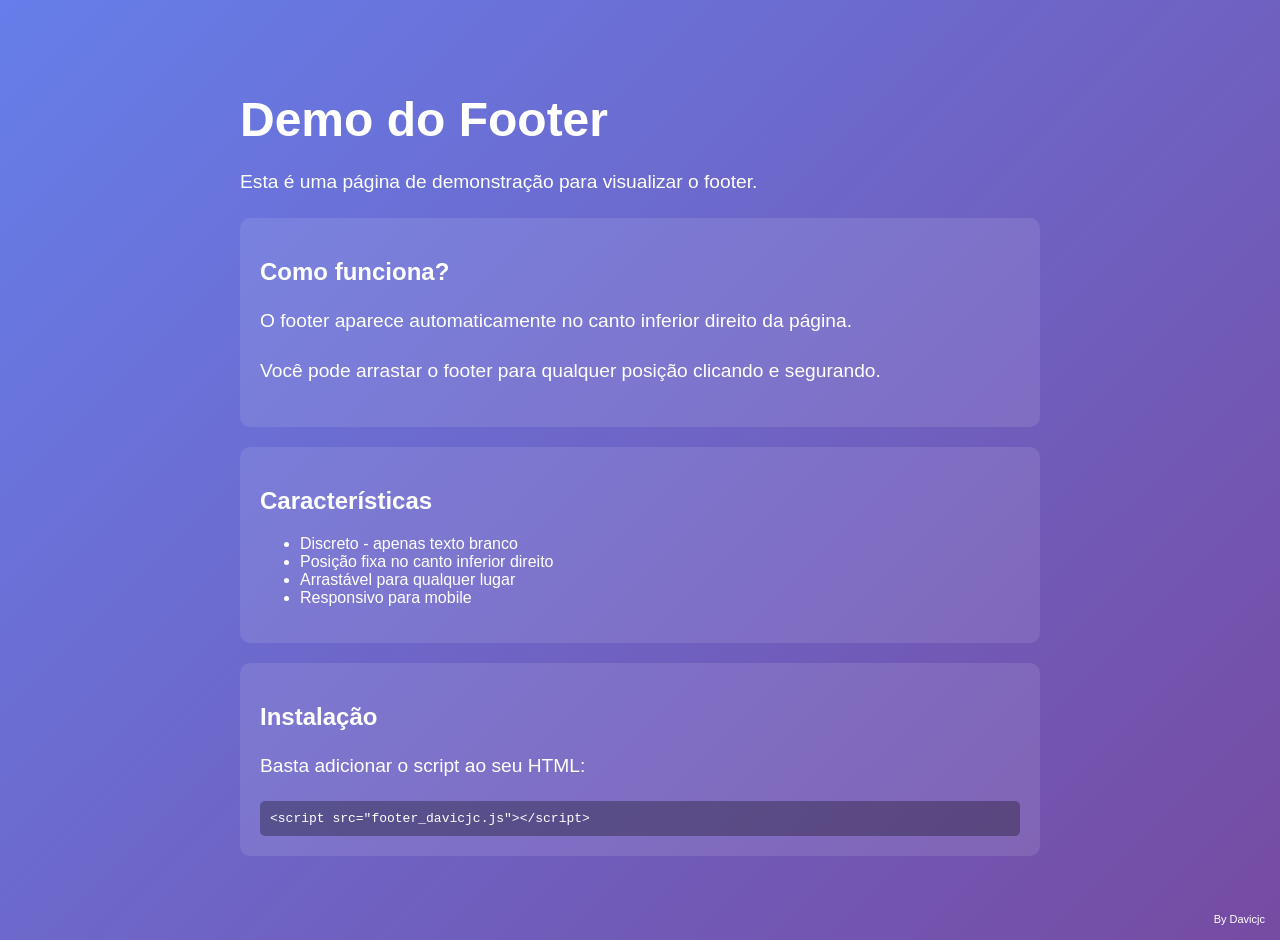
==== index.html @ 0d4745e0 "Rename footer script file for consistency Renamed 'footer-davicjc.js' to 'footer_davicjc.js' and upd" ====
<!DOCTYPE html>
<html lang="pt-BR">
<head>
    <meta charset="UTF-8">
    <meta name="viewport" content="width=device-width, initial-scale=1.0">
    <title>Demo Footer Davicjc</title>
    <style>
        body {
            font-family: Arial, sans-serif;
            margin: 0;
            padding: 20px;
            min-height: 100vh;
            background: linear-gradient(135deg, #667eea 0%, #764ba2 100%);
            color: white;
        }
        .container {
            max-width: 800px;
            margin: 0 auto;
            padding: 40px;
        }
        h1 {
            font-size: 3em;
            margin-bottom: 20px;
        }
        p {
            font-size: 1.2em;
            line-height: 1.6;
            margin-bottom: 20px;
        }
        .box {
            background: rgba(255, 255, 255, 0.1);
            padding: 20px;
            border-radius: 10px;
            margin: 20px 0;
        }
    </style>
</head>
<body>
    <div class="container">
        <h1>Demo do Footer</h1>
        <p>Esta é uma página de demonstração para visualizar o footer.</p>
        
        <div class="box">
            <h2>Como funciona?</h2>
            <p>O footer aparece automaticamente no canto inferior direito da página.</p>
            <p>Você pode arrastar o footer para qualquer posição clicando e segurando.</p>
        </div>
        
        <div class="box">
            <h2>Características</h2>
            <ul>
                <li>Discreto - apenas texto branco</li>
                <li>Posição fixa no canto inferior direito</li>
                <li>Arrastável para qualquer lugar</li>
                <li>Responsivo para mobile</li>
            </ul>
        </div>
        
        <div class="box">
            <h2>Instalação</h2>
            <p>Basta adicionar o script ao seu HTML:</p>
            <code style="background: rgba(0,0,0,0.3); padding: 10px; display: block; border-radius: 5px;">
                &lt;script src="footer_davicjc.js"&gt;&lt;/script&gt;
            </code>
        </div>
    </div>

    <!-- Carregando o footer localmente -->
    <script src="footer_davicjc.js"></script>
</body>
</html>
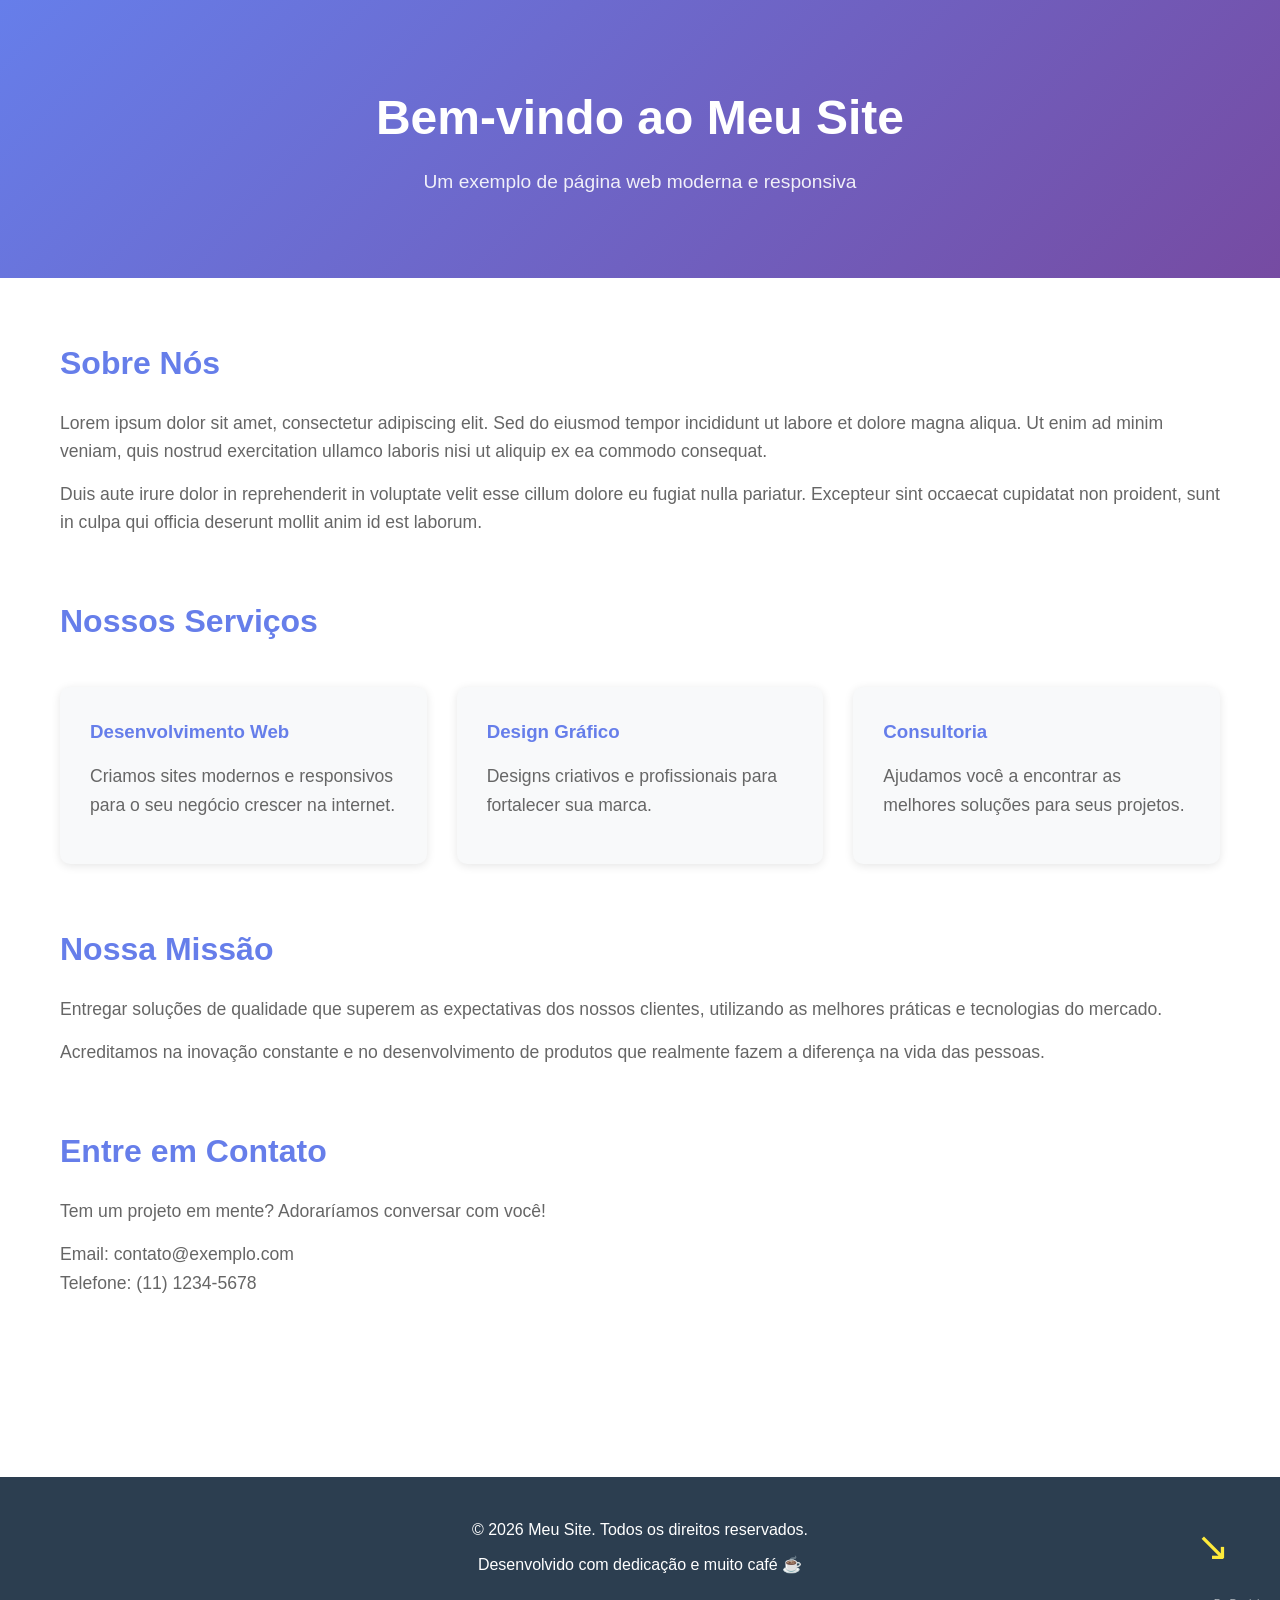
==== commit 52fd7167: "Atualiza instruções e layout para novo nome de script Atualiza o nome do arquivo de 'footer_davicjc." ====
--- a/index.html
+++ b/index.html
@@ -3,69 +3,170 @@
 <head>
     <meta charset="UTF-8">
     <meta name="viewport" content="width=device-width, initial-scale=1.0">
-    <title>Demo Footer Davicjc</title>
+    <title>Meu Site - Exemplo</title>
     <style>
+        * {
+            margin: 0;
+            padding: 0;
+            box-sizing: border-box;
+        }
+        
         body {
-            font-family: Arial, sans-serif;
-            margin: 0;
-            padding: 20px;
-            min-height: 100vh;
+            font-family: 'Segoe UI', Tahoma, Geneva, Verdana, sans-serif;
+            line-height: 1.6;
+            color: #333;
+        }
+        
+        header {
             background: linear-gradient(135deg, #667eea 0%, #764ba2 100%);
             color: white;
+            padding: 80px 20px;
+            text-align: center;
         }
+        
+        header h1 {
+            font-size: 3em;
+            margin-bottom: 10px;
+        }
+        
+        header p {
+            font-size: 1.2em;
+            opacity: 0.9;
+        }
+        
         .container {
-            max-width: 800px;
+            max-width: 1200px;
             margin: 0 auto;
-            padding: 40px;
+            padding: 60px 20px;
         }
-        h1 {
-            font-size: 3em;
+        
+        .section {
+            margin-bottom: 60px;
+        }
+        
+        .section h2 {
+            font-size: 2em;
             margin-bottom: 20px;
+            color: #667eea;
         }
-        p {
-            font-size: 1.2em;
-            line-height: 1.6;
-            margin-bottom: 20px;
+        
+        .section p {
+            font-size: 1.1em;
+            margin-bottom: 15px;
+            color: #666;
         }
-        .box {
-            background: rgba(255, 255, 255, 0.1);
-            padding: 20px;
+        
+        .cards {
+            display: grid;
+            grid-template-columns: repeat(auto-fit, minmax(300px, 1fr));
+            gap: 30px;
+            margin-top: 40px;
+        }
+        
+        .card {
+            background: #f8f9fa;
+            padding: 30px;
             border-radius: 10px;
-            margin: 20px 0;
+            box-shadow: 0 2px 10px rgba(0,0,0,0.1);
+            transition: transform 0.3s ease;
+        }
+        
+        .card:hover {
+            transform: translateY(-5px);
+        }
+        
+        .card h3 {
+            color: #667eea;
+            margin-bottom: 15px;
+        }
+        
+        footer {
+            background: #2c3e50;
+            color: white;
+            padding: 40px 20px;
+            text-align: center;
+            margin-top: 60px;
+            position: relative;
+        }
+        
+        footer p {
+            margin-bottom: 10px;
+        }
+        
+        /* Seta apontando para o footer (apenas para demonstração) */
+        .arrow-to-footer {
+            font-size: 40px;
+            color: #ffeb3b;
+            animation: bounce 2s infinite;
+            pointer-events: none;
+        }
+        
+        @keyframes bounce {
+            0%, 20%, 50%, 80%, 100% {
+                transform: translateY(0);
+            }
+            40% {
+                transform: translateY(-10px);
+            }
+            60% {
+                transform: translateY(-5px);
+            }
         }
     </style>
 </head>
 <body>
+    <header>
+        <h1>Bem-vindo ao Meu Site</h1>
+        <p>Um exemplo de página web moderna e responsiva</p>
+    </header>
+
     <div class="container">
-        <h1>Demo do Footer</h1>
-        <p>Esta é uma página de demonstração para visualizar o footer.</p>
-        
-        <div class="box">
-            <h2>Como funciona?</h2>
-            <p>O footer aparece automaticamente no canto inferior direito da página.</p>
-            <p>Você pode arrastar o footer para qualquer posição clicando e segurando.</p>
-        </div>
-        
-        <div class="box">
-            <h2>Características</h2>
-            <ul>
-                <li>Discreto - apenas texto branco</li>
-                <li>Posição fixa no canto inferior direito</li>
-                <li>Arrastável para qualquer lugar</li>
-                <li>Responsivo para mobile</li>
-            </ul>
-        </div>
-        
-        <div class="box">
-            <h2>Instalação</h2>
-            <p>Basta adicionar o script ao seu HTML:</p>
-            <code style="background: rgba(0,0,0,0.3); padding: 10px; display: block; border-radius: 5px;">
-                &lt;script src="footer_davicjc.js"&gt;&lt;/script&gt;
-            </code>
-        </div>
+        <section class="section">
+            <h2>Sobre Nós</h2>
+            <p>Lorem ipsum dolor sit amet, consectetur adipiscing elit. Sed do eiusmod tempor incididunt ut labore et dolore magna aliqua. Ut enim ad minim veniam, quis nostrud exercitation ullamco laboris nisi ut aliquip ex ea commodo consequat.</p>
+            <p>Duis aute irure dolor in reprehenderit in voluptate velit esse cillum dolore eu fugiat nulla pariatur. Excepteur sint occaecat cupidatat non proident, sunt in culpa qui officia deserunt mollit anim id est laborum.</p>
+        </section>
+
+        <section class="section">
+            <h2>Nossos Serviços</h2>
+            <div class="cards">
+                <div class="card">
+                    <h3>Desenvolvimento Web</h3>
+                    <p>Criamos sites modernos e responsivos para o seu negócio crescer na internet.</p>
+                </div>
+                <div class="card">
+                    <h3>Design Gráfico</h3>
+                    <p>Designs criativos e profissionais para fortalecer sua marca.</p>
+                </div>
+                <div class="card">
+                    <h3>Consultoria</h3>
+                    <p>Ajudamos você a encontrar as melhores soluções para seus projetos.</p>
+                </div>
+            </div>
+        </section>
+
+        <section class="section">
+            <h2>Nossa Missão</h2>
+            <p>Entregar soluções de qualidade que superem as expectativas dos nossos clientes, utilizando as melhores práticas e tecnologias do mercado.</p>
+            <p>Acreditamos na inovação constante e no desenvolvimento de produtos que realmente fazem a diferença na vida das pessoas.</p>
+        </section>
+
+        <section class="section">
+            <h2>Entre em Contato</h2>
+            <p>Tem um projeto em mente? Adoraríamos conversar com você!</p>
+            <p>Email: contato@exemplo.com<br>
+            Telefone: (11) 1234-5678</p>
+        </section>
     </div>
 
-    <!-- Carregando o footer localmente -->
-    <script src="footer_davicjc.js"></script>
+    <footer>
+        <p>&copy; 2026 Meu Site. Todos os direitos reservados.</p>
+        <p>Desenvolvido com dedicação e muito café ☕</p>
+        <!-- Seta apontando para o footer arrastável -->
+        <div class="arrow-to-footer" style="position: absolute; bottom: 50px; right: 50px;">↘</div>
+    </footer>
+
+    <!-- Carregando o footer -->
+    <script src="footercjc.js"></script>
 </body>
 </html>
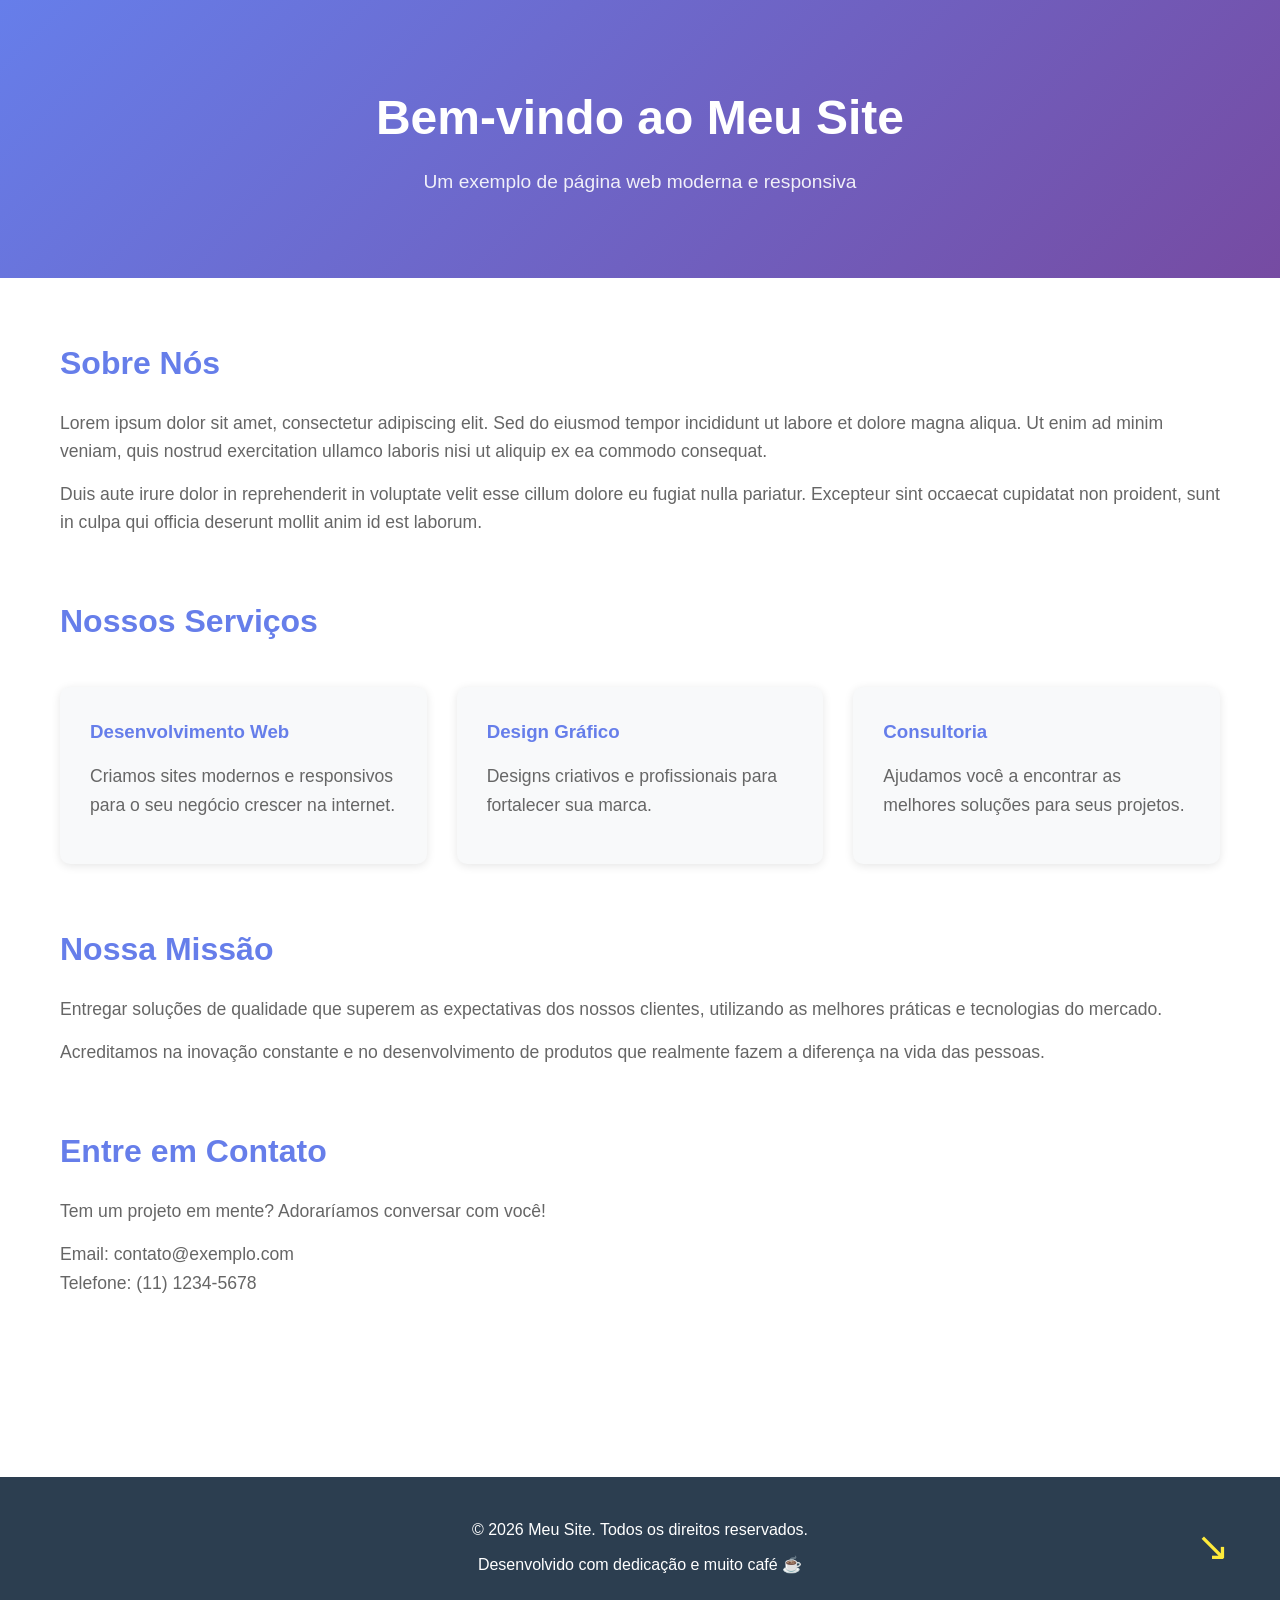
==== commit 15390e12: "Rename footer script to footer_cjc.js Renamed footercjc.js to footer_cjc.js across README.md and ind" ====
--- a/index.html
+++ b/index.html
@@ -167,6 +167,6 @@
     </footer>
 
     <!-- Carregando o footer -->
-    <script src="footercjc.js"></script>
+    <script src="footer_cjc.js"></script>
 </body>
 </html>
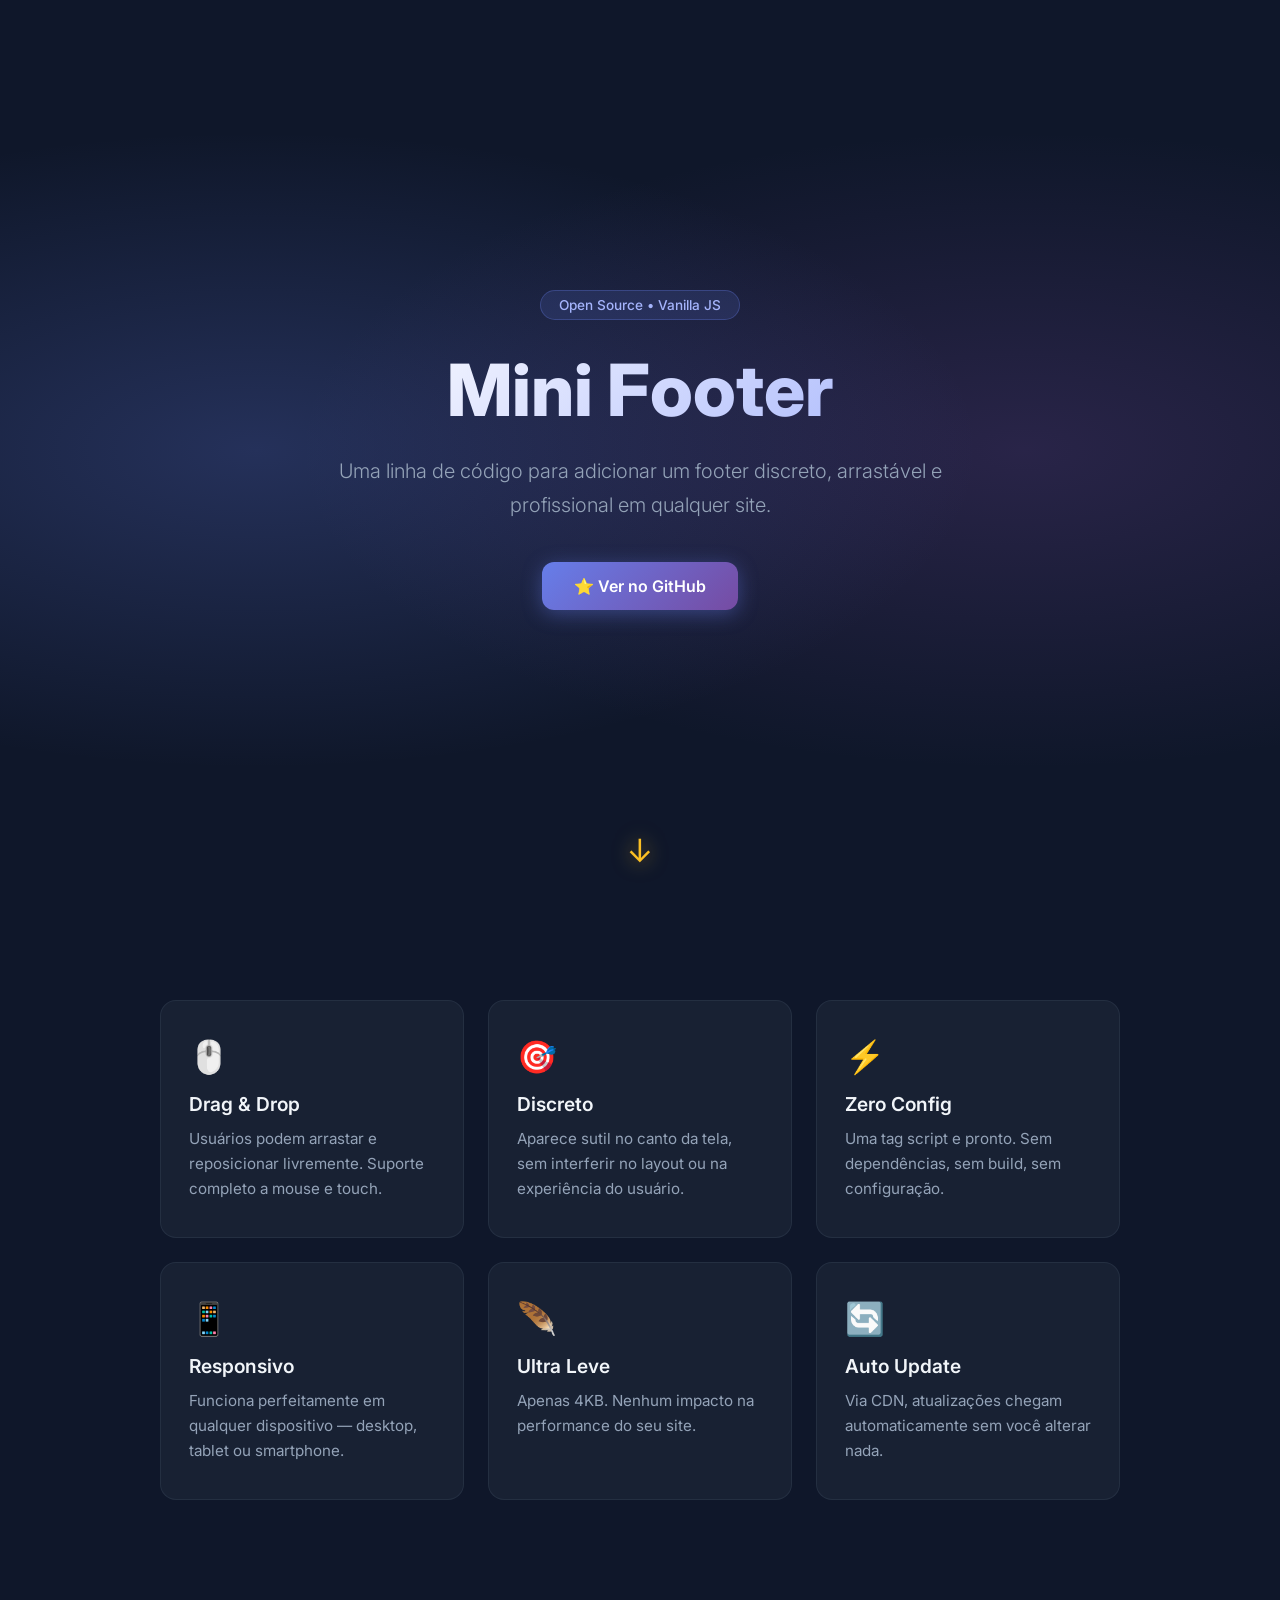
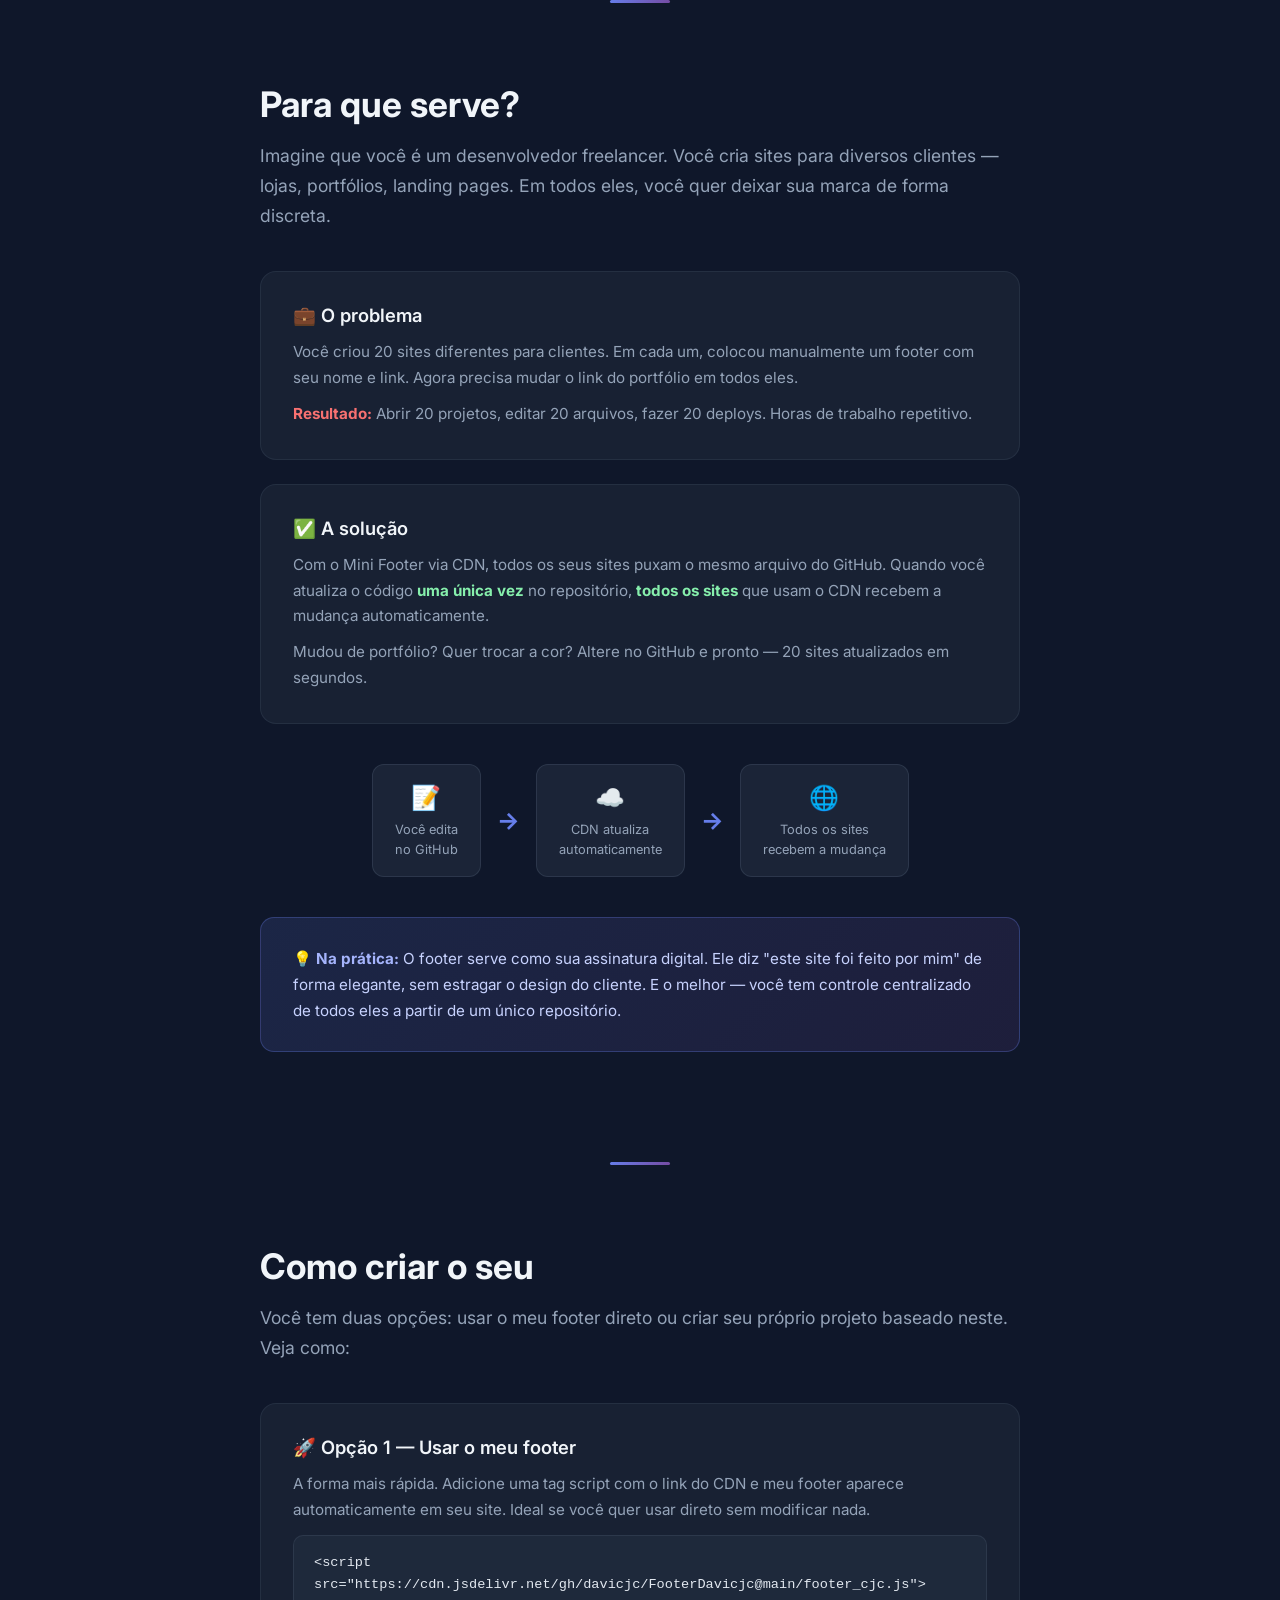
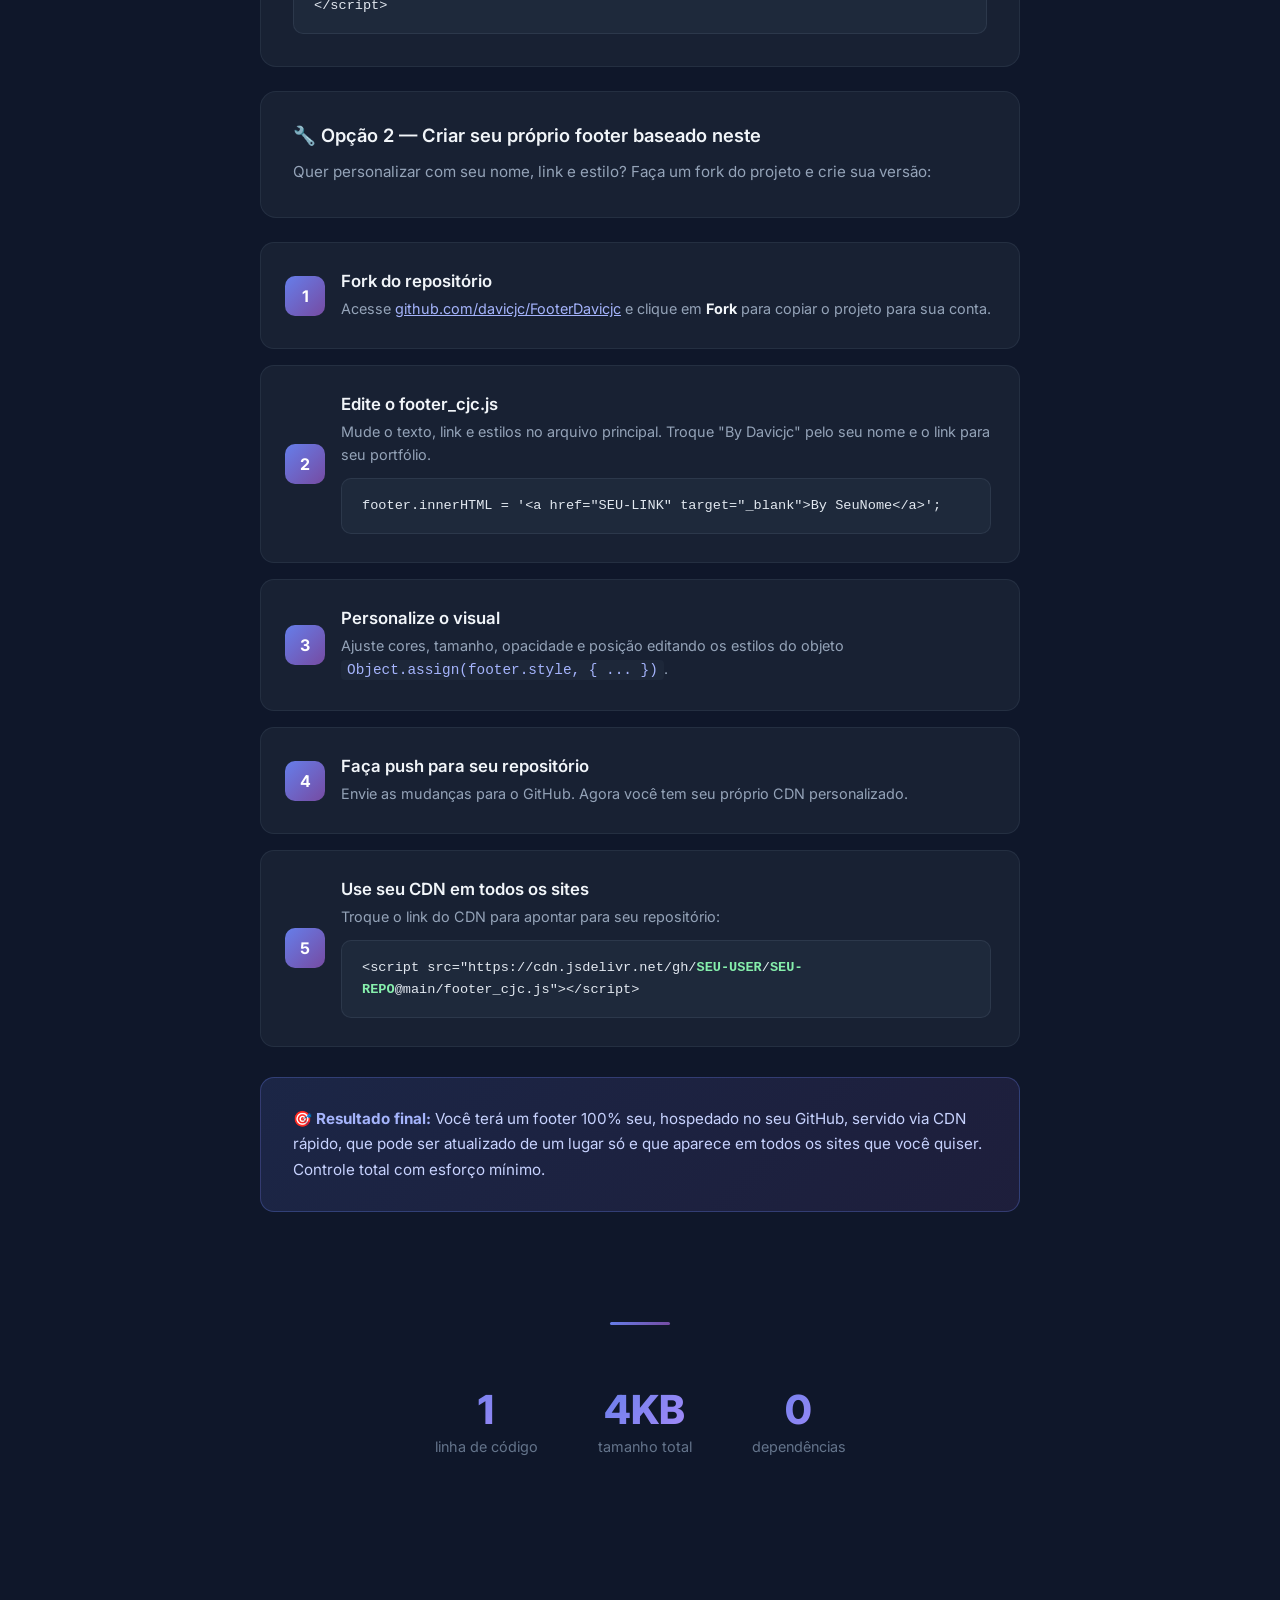
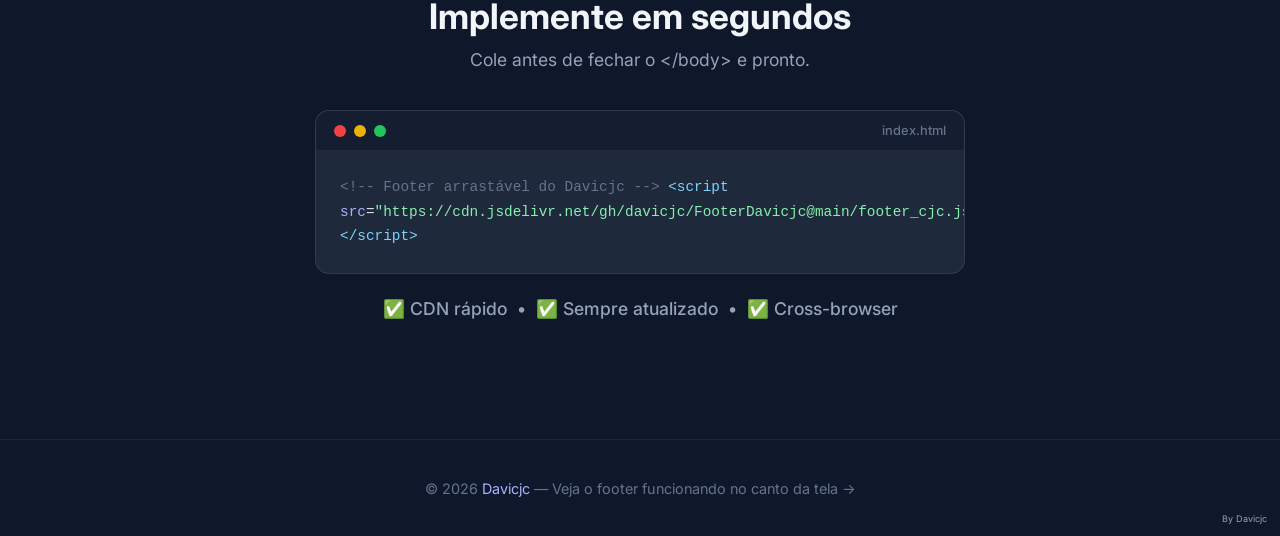
==== commit 29c3bc20: "Add CNAME and revamp README & index demo Add CNAME for footer.davicjc.com and overhaul project docs " ====
--- a/index.html
+++ b/index.html
@@ -3,170 +3,716 @@
 <head>
     <meta charset="UTF-8">
     <meta name="viewport" content="width=device-width, initial-scale=1.0">
-    <title>Meu Site - Exemplo</title>
+    <title>Mini Footer para Sites | Drag & Drop Footer JS - Davicjc</title>
+
+    <!-- SEO Meta Tags -->
+    <meta name="description" content="Mini Footer discreto e profissional para qualquer site. Uma linha de código JavaScript, sem dependências. Drag & drop, responsivo e com auto-update via CDN.">
+    <meta name="keywords" content="mini footer, footer javascript, footer drag and drop, footer para sites, footer html css js, footer cdn, davicjc, footer responsivo, footer profissional, footer discreto">
+    <meta name="author" content="Davicjc">
+    <meta name="robots" content="index, follow">
+    <link rel="canonical" href="https://footer.davicjc.com/">
+
+    <!-- Open Graph / Facebook -->
+    <meta property="og:type" content="website">
+    <meta property="og:url" content="https://footer.davicjc.com/">
+    <meta property="og:title" content="Mini Footer para Sites | Davicjc">
+    <meta property="og:description" content="Adicione um mini footer discreto e arrastável em qualquer site com apenas uma linha de código. Open source, sem dependências, auto-update via CDN.">
+    <meta property="og:image" content="https://footer.davicjc.com/og-image.png">
+    <meta property="og:locale" content="pt_BR">
+    <meta property="og:site_name" content="Mini Footer - Davicjc">
+
+    <!-- Twitter Card -->
+    <meta name="twitter:card" content="summary_large_image">
+    <meta name="twitter:url" content="https://footer.davicjc.com/">
+    <meta name="twitter:title" content="Mini Footer para Sites | Davicjc">
+    <meta name="twitter:description" content="Mini Footer discreto e arrastável com uma linha de código. Open source, zero dependências, auto-update via CDN.">
+    <meta name="twitter:image" content="https://footer.davicjc.com/og-image.png">
+
+    <!-- Tema / Favicon -->
+    <meta name="theme-color" content="#667eea">
+    <link rel="icon" href="data:image/svg+xml,<svg xmlns='http://www.w3.org/2000/svg' viewBox='0 0 100 100'><text y='.9em' font-size='90'>🦶</text></svg>">
+
+    <!-- JSON-LD Structured Data -->
+    <script type="application/ld+json">
+    {
+        "@context": "https://schema.org",
+        "@type": "SoftwareSourceCode",
+        "name": "Mini Footer",
+        "description": "Footer discreto e arrastável para sites, implementável com uma linha de código JavaScript via CDN.",
+        "author": {
+            "@type": "Person",
+            "name": "Davicjc",
+            "url": "https://davicjc.github.io/PortfolioPessoal"
+        },
+        "url": "https://footer.davicjc.com/",
+        "codeRepository": "https://github.com/davicjc/FooterDavicjc",
+        "programmingLanguage": "JavaScript",
+        "license": "https://opensource.org/licenses/MIT",
+        "operatingSystem": "Any",
+        "runtimePlatform": "Browser"
+    }
+    </script>
+
+    <link rel="preconnect" href="https://fonts.googleapis.com">
+    <link rel="preconnect" href="https://fonts.gstatic.com" crossorigin>
+    <link href="https://fonts.googleapis.com/css2?family=Inter:wght@300;400;500;600;700;800&display=swap" rel="stylesheet">
     <style>
-        * {
-            margin: 0;
-            padding: 0;
-            box-sizing: border-box;
-        }
-        
+        * { margin: 0; padding: 0; box-sizing: border-box; }
+
         body {
-            font-family: 'Segoe UI', Tahoma, Geneva, Verdana, sans-serif;
-            line-height: 1.6;
-            color: #333;
-        }
-        
-        header {
-            background: linear-gradient(135deg, #667eea 0%, #764ba2 100%);
-            color: white;
+            font-family: 'Inter', sans-serif;
+            color: #e2e8f0;
+            background: #0f172a;
+            overflow-x: hidden;
+        }
+
+        /* ── Hero ── */
+        .hero {
+            min-height: 100vh;
+            display: flex;
+            align-items: center;
+            justify-content: center;
+            text-align: center;
+            padding: 40px 20px;
+            position: relative;
+            background:
+                radial-gradient(ellipse at 20% 50%, rgba(102,126,234,.25) 0%, transparent 50%),
+                radial-gradient(ellipse at 80% 50%, rgba(118,75,162,.25) 0%, transparent 50%),
+                #0f172a;
+        }
+
+        .hero-content { max-width: 650px; z-index: 2; position: relative; }
+
+        .badge {
+            display: inline-block;
+            background: rgba(102,126,234,.15);
+            border: 1px solid rgba(102,126,234,.3);
+            color: #a5b4fc;
+            padding: 6px 18px;
+            border-radius: 99px;
+            font-size: .85rem;
+            font-weight: 500;
+            margin-bottom: 30px;
+            animation: fadeIn .8s ease .1s both;
+        }
+
+        .hero h1 {
+            font-size: clamp(2.8rem, 6vw, 4.5rem);
+            font-weight: 800;
+            line-height: 1.1;
+            margin-bottom: 24px;
+            background: linear-gradient(135deg, #fff 0%, #a5b4fc 100%);
+            -webkit-background-clip: text;
+            -webkit-text-fill-color: transparent;
+            background-clip: text;
+            animation: fadeIn .8s ease .2s both;
+        }
+
+        .hero p {
+            font-size: 1.25rem;
+            color: #94a3b8;
+            font-weight: 300;
+            line-height: 1.7;
+            margin-bottom: 40px;
+            animation: fadeIn .8s ease .35s both;
+        }
+
+        .hero-cta {
+            display: inline-flex;
+            align-items: center;
+            gap: 10px;
+            background: linear-gradient(135deg, #667eea, #764ba2);
+            color: #fff;
+            padding: 14px 32px;
+            border-radius: 12px;
+            text-decoration: none;
+            font-weight: 600;
+            font-size: 1rem;
+            transition: transform .2s, box-shadow .2s;
+            box-shadow: 0 4px 20px rgba(102,126,234,.4);
+            animation: fadeIn .8s ease .5s both;
+        }
+
+        .hero-cta:hover {
+            transform: translateY(-2px);
+            box-shadow: 0 8px 30px rgba(102,126,234,.5);
+        }
+
+        @keyframes fadeIn {
+            from { opacity: 0; transform: translateY(20px); }
+            to { opacity: 1; transform: translateY(0); }
+        }
+
+        /* ── Features ── */
+        .features {
+            padding: 100px 20px;
+            max-width: 1000px;
+            margin: 0 auto;
+        }
+
+        .features-grid {
+            display: grid;
+            grid-template-columns: repeat(auto-fit, minmax(280px, 1fr));
+            gap: 24px;
+        }
+
+        .feat {
+            background: rgba(30,41,59,.6);
+            border: 1px solid rgba(148,163,184,.1);
+            border-radius: 16px;
+            padding: 36px 28px;
+            transition: all .3s ease;
+        }
+
+        .feat:hover {
+            border-color: rgba(102,126,234,.4);
+            transform: translateY(-4px);
+            box-shadow: 0 12px 40px rgba(102,126,234,.1);
+        }
+
+        .feat-icon {
+            font-size: 2rem;
+            margin-bottom: 16px;
+            display: block;
+        }
+
+        .feat h3 {
+            font-size: 1.2rem;
+            font-weight: 600;
+            color: #f1f5f9;
+            margin-bottom: 10px;
+        }
+
+        .feat p {
+            color: #94a3b8;
+            line-height: 1.65;
+            font-size: .95rem;
+        }
+
+        /* ── Code Section ── */
+        .code-section {
             padding: 80px 20px;
             text-align: center;
         }
-        
-        header h1 {
-            font-size: 3em;
-            margin-bottom: 10px;
-        }
-        
-        header p {
-            font-size: 1.2em;
-            opacity: 0.9;
-        }
-        
-        .container {
-            max-width: 1200px;
+
+        .code-section h2 {
+            font-size: 2.2rem;
+            font-weight: 700;
+            color: #f1f5f9;
+            margin-bottom: 12px;
+        }
+
+        .code-section > p {
+            color: #94a3b8;
+            font-size: 1.1rem;
+            margin-bottom: 40px;
+        }
+
+        .code-box {
+            background: #1e293b;
+            border: 1px solid rgba(148,163,184,.15);
+            border-radius: 14px;
+            max-width: 650px;
             margin: 0 auto;
+            text-align: left;
+            overflow: hidden;
+        }
+
+        .code-bar {
+            background: rgba(15,23,42,.6);
+            padding: 12px 18px;
+            display: flex;
+            align-items: center;
+            gap: 8px;
+            border-bottom: 1px solid rgba(148,163,184,.1);
+        }
+
+        .dot { width: 12px; height: 12px; border-radius: 50%; }
+        .dot-r { background: #ef4444; }
+        .dot-y { background: #eab308; }
+        .dot-g { background: #22c55e; }
+
+        .code-bar span {
+            margin-left: auto;
+            color: #64748b;
+            font-size: .8rem;
+            font-weight: 500;
+        }
+
+        .code-body {
+            padding: 24px;
+            font-family: 'JetBrains Mono', 'Fira Code', 'Courier New', monospace;
+            font-size: .9rem;
+            color: #e2e8f0;
+            line-height: 1.7;
+            overflow-x: auto;
+        }
+
+        .code-body .comment { color: #64748b; }
+        .code-body .tag { color: #7dd3fc; }
+        .code-body .attr { color: #a5b4fc; }
+        .code-body .str { color: #86efac; }
+
+        .code-copy {
+            display: inline-block;
+            margin-top: 24px;
+            color: #a5b4fc;
+            font-size: .9rem;
+            font-weight: 500;
+        }
+
+        /* ── Mini stats ── */
+        .stats {
+            display: flex;
+            justify-content: center;
+            gap: 60px;
             padding: 60px 20px;
-        }
-        
-        .section {
-            margin-bottom: 60px;
-        }
-        
-        .section h2 {
-            font-size: 2em;
-            margin-bottom: 20px;
-            color: #667eea;
-        }
-        
-        .section p {
-            font-size: 1.1em;
-            margin-bottom: 15px;
-            color: #666;
-        }
-        
-        .cards {
-            display: grid;
-            grid-template-columns: repeat(auto-fit, minmax(300px, 1fr));
-            gap: 30px;
-            margin-top: 40px;
-        }
-        
-        .card {
-            background: #f8f9fa;
-            padding: 30px;
+            flex-wrap: wrap;
+        }
+
+        .stat { text-align: center; }
+
+        .stat-num {
+            font-size: 2.5rem;
+            font-weight: 800;
+            background: linear-gradient(135deg, #667eea, #a78bfa);
+            -webkit-background-clip: text;
+            -webkit-text-fill-color: transparent;
+            background-clip: text;
+        }
+
+        .stat-label {
+            color: #64748b;
+            font-size: .9rem;
+            margin-top: 4px;
+        }
+
+        /* ── Text Sections ── */
+        .text-section {
+            padding: 80px 20px;
+            max-width: 800px;
+            margin: 0 auto;
+        }
+
+        .text-section h2 {
+            font-size: 2.2rem;
+            font-weight: 700;
+            color: #f1f5f9;
+            margin-bottom: 16px;
+        }
+
+        .text-section .subtitle {
+            color: #94a3b8;
+            font-size: 1.1rem;
+            margin-bottom: 40px;
+            line-height: 1.7;
+        }
+
+        .scenario {
+            background: rgba(30,41,59,.6);
+            border: 1px solid rgba(148,163,184,.1);
+            border-radius: 16px;
+            padding: 32px;
+            margin-bottom: 24px;
+        }
+
+        .scenario h3 {
+            font-size: 1.15rem;
+            font-weight: 600;
+            color: #f1f5f9;
+            margin-bottom: 12px;
+            display: flex;
+            align-items: center;
+            gap: 10px;
+        }
+
+        .scenario p {
+            color: #94a3b8;
+            line-height: 1.7;
+            font-size: .95rem;
+        }
+
+        .scenario p + p {
+            margin-top: 10px;
+        }
+
+        .highlight-box {
+            background: linear-gradient(135deg, rgba(102,126,234,.15), rgba(118,75,162,.15));
+            border: 1px solid rgba(102,126,234,.3);
+            border-radius: 14px;
+            padding: 28px 32px;
+            margin: 30px 0;
+        }
+
+        .highlight-box p {
+            color: #c7d2fe;
+            line-height: 1.7;
+            font-size: .95rem;
+        }
+
+        .highlight-box strong {
+            color: #a5b4fc;
+        }
+
+        .diagram {
+            display: flex;
+            align-items: center;
+            justify-content: center;
+            gap: 16px;
+            margin: 40px 0;
+            flex-wrap: wrap;
+        }
+
+        .diagram-box {
+            background: rgba(30,41,59,.8);
+            border: 1px solid rgba(148,163,184,.15);
+            border-radius: 12px;
+            padding: 18px 22px;
+            text-align: center;
+            min-width: 100px;
+        }
+
+        .diagram-box .icon { font-size: 1.5rem; margin-bottom: 6px; display: block; }
+        .diagram-box .label { color: #94a3b8; font-size: .8rem; }
+        .diagram-arrow { color: #667eea; font-size: 1.5rem; font-weight: 700; }
+
+        .steps {
+            counter-reset: step;
+            list-style: none;
+            padding: 0;
+        }
+
+        .steps li {
+            counter-increment: step;
+            background: rgba(30,41,59,.6);
+            border: 1px solid rgba(148,163,184,.1);
+            border-radius: 14px;
+            padding: 28px 28px 28px 80px;
+            margin-bottom: 16px;
+            position: relative;
+            transition: all .3s ease;
+        }
+
+        .steps li:hover {
+            border-color: rgba(102,126,234,.3);
+            transform: translateX(4px);
+        }
+
+        .steps li::before {
+            content: counter(step);
+            position: absolute;
+            left: 24px;
+            top: 50%;
+            transform: translateY(-50%);
+            width: 40px;
+            height: 40px;
+            background: linear-gradient(135deg, #667eea, #764ba2);
             border-radius: 10px;
-            box-shadow: 0 2px 10px rgba(0,0,0,0.1);
-            transition: transform 0.3s ease;
-        }
-        
-        .card:hover {
-            transform: translateY(-5px);
-        }
-        
-        .card h3 {
-            color: #667eea;
-            margin-bottom: 15px;
-        }
-        
-        footer {
-            background: #2c3e50;
+            display: flex;
+            align-items: center;
+            justify-content: center;
+            font-weight: 700;
+            font-size: 1rem;
             color: white;
+        }
+
+        .steps li h4 {
+            color: #f1f5f9;
+            font-size: 1.05rem;
+            font-weight: 600;
+            margin-bottom: 6px;
+        }
+
+        .steps li p {
+            color: #94a3b8;
+            font-size: .9rem;
+            line-height: 1.6;
+        }
+
+        .mini-code {
+            background: #1e293b;
+            border: 1px solid rgba(148,163,184,.12);
+            border-radius: 10px;
+            padding: 16px 20px;
+            font-family: 'JetBrains Mono', 'Fira Code', 'Courier New', monospace;
+            font-size: .85rem;
+            color: #e2e8f0;
+            margin-top: 12px;
+            overflow-x: auto;
+            line-height: 1.6;
+        }
+
+        .divider {
+            width: 60px;
+            height: 3px;
+            background: linear-gradient(135deg, #667eea, #764ba2);
+            border-radius: 3px;
+            margin: 0 auto;
+        }
+
+        /* ── Footer ── */
+        .site-footer {
+            border-top: 1px solid rgba(148,163,184,.1);
             padding: 40px 20px;
             text-align: center;
-            margin-top: 60px;
-            position: relative;
-        }
-        
-        footer p {
-            margin-bottom: 10px;
-        }
-        
-        /* Seta apontando para o footer (apenas para demonstração) */
-        .arrow-to-footer {
-            font-size: 40px;
-            color: #ffeb3b;
+            color: #64748b;
+            font-size: .9rem;
+        }
+
+        .site-footer a {
+            color: #a5b4fc;
+            text-decoration: none;
+        }
+
+        .site-footer a:hover { text-decoration: underline; }
+
+        /* ── Arrow ── */
+        .arrow-indicator {
+            position: fixed;
+            bottom: 30px;
+            right: 50%;
+            transform: translateX(50%);
+            font-size: 2rem;
+            color: #fbbf24;
             animation: bounce 2s infinite;
+            z-index: 1000;
             pointer-events: none;
-        }
-        
+            filter: drop-shadow(0 0 10px rgba(251,191,36,.6));
+            transition: right .4s ease, bottom .4s ease, font-size .3s ease;
+        }
+
         @keyframes bounce {
-            0%, 20%, 50%, 80%, 100% {
-                transform: translateY(0);
-            }
-            40% {
-                transform: translateY(-10px);
-            }
-            60% {
-                transform: translateY(-5px);
-            }
+            0%,100% { transform: translateY(0); }
+            50% { transform: translateY(-12px); }
+        }
+
+        /* ── Responsive ── */
+        @media (max-width: 640px) {
+            .features { padding: 60px 16px; }
+            .code-section { padding: 60px 16px; }
+            .stats { gap: 40px; }
+            .stat-num { font-size: 2rem; }
         }
     </style>
 </head>
 <body>
-    <header>
-        <h1>Bem-vindo ao Meu Site</h1>
-        <p>Um exemplo de página web moderna e responsiva</p>
-    </header>
-
-    <div class="container">
-        <section class="section">
-            <h2>Sobre Nós</h2>
-            <p>Lorem ipsum dolor sit amet, consectetur adipiscing elit. Sed do eiusmod tempor incididunt ut labore et dolore magna aliqua. Ut enim ad minim veniam, quis nostrud exercitation ullamco laboris nisi ut aliquip ex ea commodo consequat.</p>
-            <p>Duis aute irure dolor in reprehenderit in voluptate velit esse cillum dolore eu fugiat nulla pariatur. Excepteur sint occaecat cupidatat non proident, sunt in culpa qui officia deserunt mollit anim id est laborum.</p>
-        </section>
-
-        <section class="section">
-            <h2>Nossos Serviços</h2>
-            <div class="cards">
-                <div class="card">
-                    <h3>Desenvolvimento Web</h3>
-                    <p>Criamos sites modernos e responsivos para o seu negócio crescer na internet.</p>
-                </div>
-                <div class="card">
-                    <h3>Design Gráfico</h3>
-                    <p>Designs criativos e profissionais para fortalecer sua marca.</p>
-                </div>
-                <div class="card">
-                    <h3>Consultoria</h3>
-                    <p>Ajudamos você a encontrar as melhores soluções para seus projetos.</p>
-                </div>
-            </div>
-        </section>
-
-        <section class="section">
-            <h2>Nossa Missão</h2>
-            <p>Entregar soluções de qualidade que superem as expectativas dos nossos clientes, utilizando as melhores práticas e tecnologias do mercado.</p>
-            <p>Acreditamos na inovação constante e no desenvolvimento de produtos que realmente fazem a diferença na vida das pessoas.</p>
-        </section>
-
-        <section class="section">
-            <h2>Entre em Contato</h2>
-            <p>Tem um projeto em mente? Adoraríamos conversar com você!</p>
-            <p>Email: contato@exemplo.com<br>
-            Telefone: (11) 1234-5678</p>
-        </section>
+
+    <!-- Hero -->
+    <section class="hero">
+        <div class="hero-content">
+            <span class="badge">Open Source &bull; Vanilla JS</span>
+            <h1>Mini Footer</h1>
+            <p>Uma linha de código para adicionar um footer discreto, arrastável e profissional em qualquer site.</p>
+            <a href="https://github.com/davicjc/FooterDavicjc" target="_blank" rel="noopener" class="hero-cta">
+                ⭐ Ver no GitHub
+            </a>
+        </div>
+    </section>
+
+    <!-- Features -->
+    <section class="features">
+        <div class="features-grid">
+            <div class="feat">
+                <span class="feat-icon">🖱️</span>
+                <h3>Drag & Drop</h3>
+                <p>Usuários podem arrastar e reposicionar livremente. Suporte completo a mouse e touch.</p>
+            </div>
+            <div class="feat">
+                <span class="feat-icon">🎯</span>
+                <h3>Discreto</h3>
+                <p>Aparece sutil no canto da tela, sem interferir no layout ou na experiência do usuário.</p>
+            </div>
+            <div class="feat">
+                <span class="feat-icon">⚡</span>
+                <h3>Zero Config</h3>
+                <p>Uma tag script e pronto. Sem dependências, sem build, sem configuração.</p>
+            </div>
+            <div class="feat">
+                <span class="feat-icon">📱</span>
+                <h3>Responsivo</h3>
+                <p>Funciona perfeitamente em qualquer dispositivo — desktop, tablet ou smartphone.</p>
+            </div>
+            <div class="feat">
+                <span class="feat-icon">🪶</span>
+                <h3>Ultra Leve</h3>
+                <p>Apenas 4KB. Nenhum impacto na performance do seu site.</p>
+            </div>
+            <div class="feat">
+                <span class="feat-icon">🔄</span>
+                <h3>Auto Update</h3>
+                <p>Via CDN, atualizações chegam automaticamente sem você alterar nada.</p>
+            </div>
+        </div>
+    </section>
+
+    <!-- Para que serve -->
+    <div class="divider"></div>
+    <section class="text-section">
+        <h2>Para que serve?</h2>
+        <p class="subtitle">Imagine que você é um desenvolvedor freelancer. Você cria sites para diversos clientes — lojas, portfólios, landing pages. Em todos eles, você quer deixar sua marca de forma discreta.</p>
+
+        <div class="scenario">
+            <h3>💼 O problema</h3>
+            <p>Você criou 20 sites diferentes para clientes. Em cada um, colocou manualmente um footer com seu nome e link. Agora precisa mudar o link do portfólio em todos eles.</p>
+            <p><strong style="color:#f87171;">Resultado:</strong> Abrir 20 projetos, editar 20 arquivos, fazer 20 deploys. Horas de trabalho repetitivo.</p>
+        </div>
+
+        <div class="scenario">
+            <h3>✅ A solução</h3>
+            <p>Com o Mini Footer via CDN, todos os seus sites puxam o mesmo arquivo do GitHub. Quando você atualiza o código <strong style="color:#86efac;">uma única vez</strong> no repositório, <strong style="color:#86efac;">todos os sites</strong> que usam o CDN recebem a mudança automaticamente.</p>
+            <p>Mudou de portfólio? Quer trocar a cor? Altere no GitHub e pronto — 20 sites atualizados em segundos.</p>
+        </div>
+
+        <div class="diagram">
+            <div class="diagram-box">
+                <span class="icon">📝</span>
+                <span class="label">Você edita<br>no GitHub</span>
+            </div>
+            <span class="diagram-arrow">→</span>
+            <div class="diagram-box">
+                <span class="icon">☁️</span>
+                <span class="label">CDN atualiza<br>automaticamente</span>
+            </div>
+            <span class="diagram-arrow">→</span>
+            <div class="diagram-box">
+                <span class="icon">🌐</span>
+                <span class="label">Todos os sites<br>recebem a mudança</span>
+            </div>
+        </div>
+
+        <div class="highlight-box">
+            <p><strong>💡 Na prática:</strong> O footer serve como sua assinatura digital. Ele diz "este site foi feito por mim" de forma elegante, sem estragar o design do cliente. E o melhor — você tem controle centralizado de todos eles a partir de um único repositório.</p>
+        </div>
+    </section>
+
+    <!-- Como criar o seu -->
+    <div class="divider"></div>
+    <section class="text-section">
+        <h2>Como criar o seu</h2>
+        <p class="subtitle">Você tem duas opções: usar o meu footer direto ou criar seu próprio projeto baseado neste. Veja como:</p>
+
+        <div class="scenario">
+            <h3>🚀 Opção 1 — Usar o meu footer</h3>
+            <p>A forma mais rápida. Adicione uma tag script com o link do CDN e meu footer aparece automaticamente em seu site. Ideal se você quer usar direto sem modificar nada.</p>
+            <div class="mini-code">&lt;script src="https://cdn.jsdelivr.net/gh/davicjc/FooterDavicjc@main/footer_cjc.js"&gt;&lt;/script&gt;</div>
+        </div>
+
+        <div class="scenario">
+            <h3>🔧 Opção 2 — Criar seu próprio footer baseado neste</h3>
+            <p>Quer personalizar com seu nome, link e estilo? Faça um fork do projeto e crie sua versão:</p>
+        </div>
+
+        <ol class="steps">
+            <li>
+                <h4>Fork do repositório</h4>
+                <p>Acesse <a href="https://github.com/davicjc/FooterDavicjc" target="_blank" rel="noopener" style="color:#a5b4fc;">github.com/davicjc/FooterDavicjc</a> e clique em <strong style="color:#f1f5f9;">Fork</strong> para copiar o projeto para sua conta.</p>
+            </li>
+            <li>
+                <h4>Edite o footer_cjc.js</h4>
+                <p>Mude o texto, link e estilos no arquivo principal. Troque "By Davicjc" pelo seu nome e o link para seu portfólio.</p>
+                <div class="mini-code">footer.innerHTML = '&lt;a href="SEU-LINK" target="_blank"&gt;By SeuNome&lt;/a&gt;';</div>
+            </li>
+            <li>
+                <h4>Personalize o visual</h4>
+                <p>Ajuste cores, tamanho, opacidade e posição editando os estilos do objeto <code style="color:#a5b4fc; background:rgba(30,41,59,.8); padding:2px 6px; border-radius:4px;">Object.assign(footer.style, { ... })</code>.</p>
+            </li>
+            <li>
+                <h4>Faça push para seu repositório</h4>
+                <p>Envie as mudanças para o GitHub. Agora você tem seu próprio CDN personalizado.</p>
+            </li>
+            <li>
+                <h4>Use seu CDN em todos os sites</h4>
+                <p>Troque o link do CDN para apontar para seu repositório:</p>
+                <div class="mini-code">&lt;script src="https://cdn.jsdelivr.net/gh/<strong style="color:#86efac;">SEU-USER</strong>/<strong style="color:#86efac;">SEU-REPO</strong>@main/footer_cjc.js"&gt;&lt;/script&gt;</div>
+            </li>
+        </ol>
+
+        <div class="highlight-box">
+            <p><strong>🎯 Resultado final:</strong> Você terá um footer 100% seu, hospedado no seu GitHub, servido via CDN rápido, que pode ser atualizado de um lugar só e que aparece em todos os sites que você quiser. Controle total com esforço mínimo.</p>
+        </div>
+    </section>
+
+    <!-- Stats -->
+    <div class="divider"></div>
+    <div class="stats">
+        <div class="stat">
+            <div class="stat-num">1</div>
+            <div class="stat-label">linha de código</div>
+        </div>
+        <div class="stat">
+            <div class="stat-num">4KB</div>
+            <div class="stat-label">tamanho total</div>
+        </div>
+        <div class="stat">
+            <div class="stat-num">0</div>
+            <div class="stat-label">dependências</div>
+        </div>
     </div>
 
-    <footer>
-        <p>&copy; 2026 Meu Site. Todos os direitos reservados.</p>
-        <p>Desenvolvido com dedicação e muito café ☕</p>
-        <!-- Seta apontando para o footer arrastável -->
-        <div class="arrow-to-footer" style="position: absolute; bottom: 50px; right: 50px;">↘</div>
+    <!-- Code -->
+    <section class="code-section">
+        <h2>Implemente em segundos</h2>
+        <p>Cole antes de fechar o &lt;/body&gt; e pronto.</p>
+
+        <div class="code-box">
+            <div class="code-bar">
+                <div class="dot dot-r"></div>
+                <div class="dot dot-y"></div>
+                <div class="dot dot-g"></div>
+                <span>index.html</span>
+            </div>
+            <div class="code-body">
+<span class="comment">&lt;!-- Footer arrastável do Davicjc --&gt;</span>
+<span class="tag">&lt;script</span> <span class="attr">src</span>=<span class="str">"https://cdn.jsdelivr.net/gh/davicjc/FooterDavicjc@main/footer_cjc.js"</span><span class="tag">&gt;&lt;/script&gt;</span>
+            </div>
+        </div>
+
+        <p class="code-copy">✅ CDN rápido &nbsp;&bull;&nbsp; ✅ Sempre atualizado &nbsp;&bull;&nbsp; ✅ Cross-browser</p>
+    </section>
+
+    <!-- Footer do site -->
+    <footer class="site-footer">
+        <p>&copy; 2026 <a href="https://davicjc.github.io/PortfolioPessoal" target="_blank" rel="noopener">Davicjc</a> — Veja o footer funcionando no canto da tela →</p>
     </footer>
 
-    <!-- Carregando o footer -->
+    <!-- Seta apontando para o footer arrastável -->
+    <div class="arrow-indicator" id="arrow">↓</div>
+
+    <!-- Footer arrastável -->
     <script src="footer_cjc.js"></script>
+    <script>
+        (function() {
+            const arrow = document.getElementById('arrow');
+            
+            function updateArrow() {
+                const scrollTop = window.scrollY;
+                const docHeight = document.documentElement.scrollHeight - window.innerHeight;
+                const scrollPercent = docHeight > 0 ? scrollTop / docHeight : 0;
+
+                if (scrollPercent > 0.85) {
+                    // Perto do fim: aponta pro footer no canto
+                    arrow.textContent = '↘';
+                    arrow.style.bottom = '55px';
+                    arrow.style.right = '55px';
+                    arrow.style.fontSize = '2.2rem';
+                } else {
+                    // No topo/meio: aponta pra baixo
+                    arrow.textContent = '↓';
+                    arrow.style.bottom = '30px';
+                    arrow.style.right = '50%';
+                    arrow.style.transform = 'translateX(50%)';
+                    arrow.style.fontSize = '2rem';
+                }
+
+                // Reset transform quando no fim
+                if (scrollPercent > 0.85) {
+                    arrow.style.transform = 'none';
+                }
+            }
+
+            window.addEventListener('scroll', updateArrow);
+            updateArrow();
+        })();
+    </script>
 </body>
 </html>
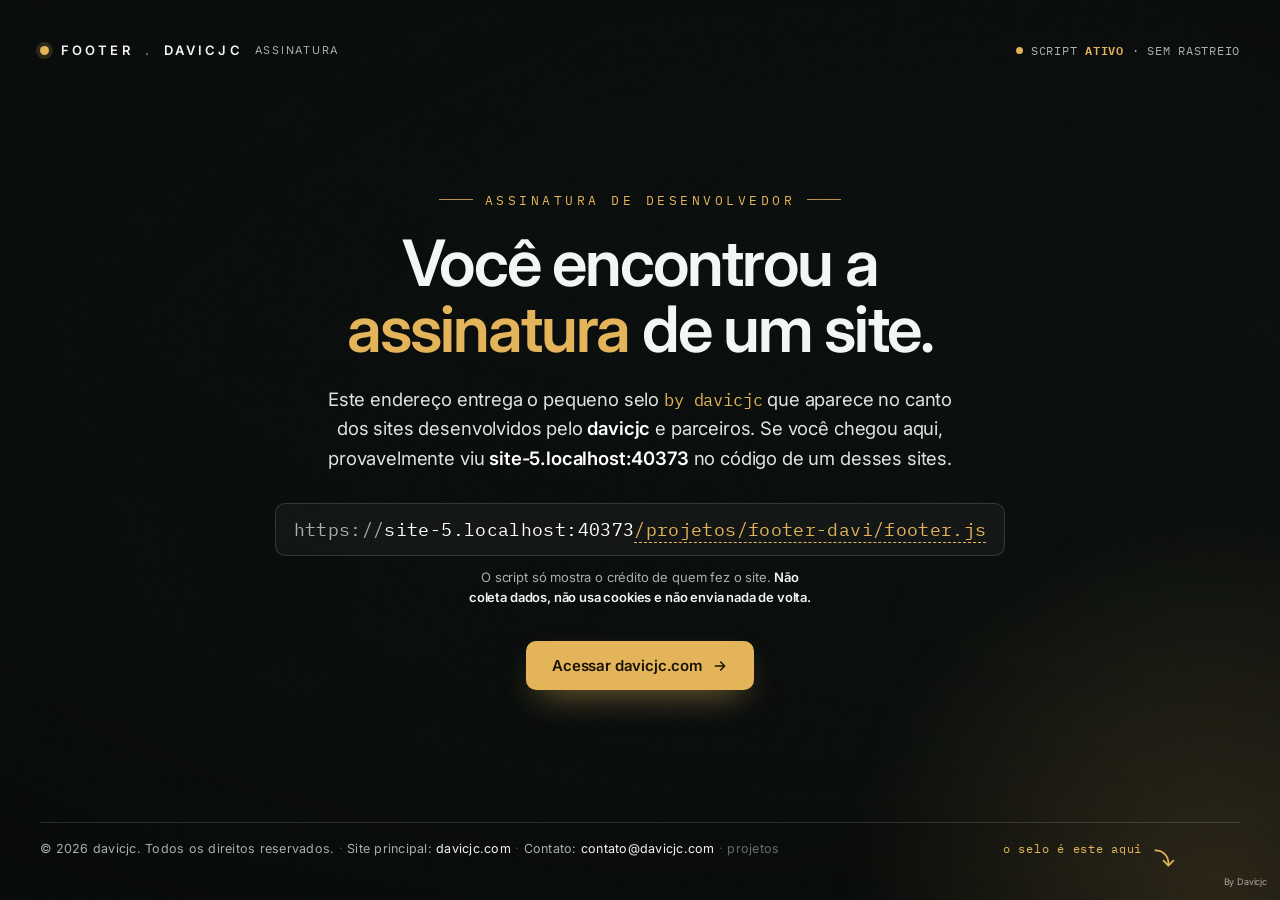
==== commit 1997e982: "Publish resources site & new footer system Add a complete resources site (recursos.cjc.pics) and ref" ====
--- a/index.html
+++ b/index.html
@@ -1,718 +1,103 @@
 <!DOCTYPE html>
 <html lang="pt-BR">
 <head>
-    <meta charset="UTF-8">
-    <meta name="viewport" content="width=device-width, initial-scale=1.0">
-    <title>Mini Footer para Sites | Drag & Drop Footer JS - Davicjc</title>
+<meta charset="UTF-8" />
+<meta name="viewport" content="width=device-width, initial-scale=1.0, viewport-fit=cover" />
+<meta name="theme-color" content="#0a0e0d" />
+<title>FOOTER.DAVICJC · Assinatura dos sites</title>
+<meta name="description" content="Este endereço entrega o selo de assinatura que aparece no canto dos sites desenvolvidos pelo davicjc. O script não coleta dados e não usa cookies. Site principal: davicjc.com" />
+<meta property="og:type" content="website" />
+<meta property="og:title" content="FOOTER.DAVICJC · Assinatura dos sites" />
+<meta property="og:description" content="O endereço que entrega o selo de assinatura dos sites desenvolvidos pelo davicjc." />
+<link rel="icon" href="assets/favicon.svg" type="image/svg+xml" />
 
-    <!-- SEO Meta Tags -->
-    <meta name="description" content="Mini Footer discreto e profissional para qualquer site. Uma linha de código JavaScript, sem dependências. Drag & drop, responsivo e com auto-update via CDN.">
-    <meta name="keywords" content="mini footer, footer javascript, footer drag and drop, footer para sites, footer html css js, footer cdn, davicjc, footer responsivo, footer profissional, footer discreto">
-    <meta name="author" content="Davicjc">
-    <meta name="robots" content="index, follow">
-    <link rel="canonical" href="https://footer.davicjc.com/">
+<link rel="preconnect" href="https://fonts.googleapis.com" />
+<link rel="preconnect" href="https://fonts.gstatic.com" crossorigin />
+<link href="https://fonts.googleapis.com/css2?family=IBM+Plex+Mono:wght@400;500;600&family=Inter:wght@400;500;600&display=swap" rel="stylesheet" />
 
-    <!-- Open Graph / Facebook -->
-    <meta property="og:type" content="website">
-    <meta property="og:url" content="https://footer.davicjc.com/">
-    <meta property="og:title" content="Mini Footer para Sites | Davicjc">
-    <meta property="og:description" content="Adicione um mini footer discreto e arrastável em qualquer site com apenas uma linha de código. Open source, sem dependências, auto-update via CDN.">
-    <meta property="og:image" content="https://footer.davicjc.com/og-image.png">
-    <meta property="og:locale" content="pt_BR">
-    <meta property="og:site_name" content="Mini Footer - Davicjc">
-
-    <!-- Twitter Card -->
-    <meta name="twitter:card" content="summary_large_image">
-    <meta name="twitter:url" content="https://footer.davicjc.com/">
-    <meta name="twitter:title" content="Mini Footer para Sites | Davicjc">
-    <meta name="twitter:description" content="Mini Footer discreto e arrastável com uma linha de código. Open source, zero dependências, auto-update via CDN.">
-    <meta name="twitter:image" content="https://footer.davicjc.com/og-image.png">
-
-    <!-- Tema / Favicon -->
-    <meta name="theme-color" content="#667eea">
-    <link rel="icon" href="data:image/svg+xml,<svg xmlns='http://www.w3.org/2000/svg' viewBox='0 0 100 100'><text y='.9em' font-size='90'>🦶</text></svg>">
-
-    <!-- JSON-LD Structured Data -->
-    <script type="application/ld+json">
-    {
-        "@context": "https://schema.org",
-        "@type": "SoftwareSourceCode",
-        "name": "Mini Footer",
-        "description": "Footer discreto e arrastável para sites, implementável com uma linha de código JavaScript via CDN.",
-        "author": {
-            "@type": "Person",
-            "name": "Davicjc",
-            "url": "https://davicjc.github.io/PortfolioPessoal"
-        },
-        "url": "https://footer.davicjc.com/",
-        "codeRepository": "https://github.com/davicjc/FooterDavicjc",
-        "programmingLanguage": "JavaScript",
-        "license": "https://opensource.org/licenses/MIT",
-        "operatingSystem": "Any",
-        "runtimePlatform": "Browser"
-    }
-    </script>
-
-    <link rel="preconnect" href="https://fonts.googleapis.com">
-    <link rel="preconnect" href="https://fonts.gstatic.com" crossorigin>
-    <link href="https://fonts.googleapis.com/css2?family=Inter:wght@300;400;500;600;700;800&display=swap" rel="stylesheet">
-    <style>
-        * { margin: 0; padding: 0; box-sizing: border-box; }
-
-        body {
-            font-family: 'Inter', sans-serif;
-            color: #e2e8f0;
-            background: #0f172a;
-            overflow-x: hidden;
-        }
-
-        /* ── Hero ── */
-        .hero {
-            min-height: 100vh;
-            display: flex;
-            align-items: center;
-            justify-content: center;
-            text-align: center;
-            padding: 40px 20px;
-            position: relative;
-            background:
-                radial-gradient(ellipse at 20% 50%, rgba(102,126,234,.25) 0%, transparent 50%),
-                radial-gradient(ellipse at 80% 50%, rgba(118,75,162,.25) 0%, transparent 50%),
-                #0f172a;
-        }
-
-        .hero-content { max-width: 650px; z-index: 2; position: relative; }
-
-        .badge {
-            display: inline-block;
-            background: rgba(102,126,234,.15);
-            border: 1px solid rgba(102,126,234,.3);
-            color: #a5b4fc;
-            padding: 6px 18px;
-            border-radius: 99px;
-            font-size: .85rem;
-            font-weight: 500;
-            margin-bottom: 30px;
-            animation: fadeIn .8s ease .1s both;
-        }
-
-        .hero h1 {
-            font-size: clamp(2.8rem, 6vw, 4.5rem);
-            font-weight: 800;
-            line-height: 1.1;
-            margin-bottom: 24px;
-            background: linear-gradient(135deg, #fff 0%, #a5b4fc 100%);
-            -webkit-background-clip: text;
-            -webkit-text-fill-color: transparent;
-            background-clip: text;
-            animation: fadeIn .8s ease .2s both;
-        }
-
-        .hero p {
-            font-size: 1.25rem;
-            color: #94a3b8;
-            font-weight: 300;
-            line-height: 1.7;
-            margin-bottom: 40px;
-            animation: fadeIn .8s ease .35s both;
-        }
-
-        .hero-cta {
-            display: inline-flex;
-            align-items: center;
-            gap: 10px;
-            background: linear-gradient(135deg, #667eea, #764ba2);
-            color: #fff;
-            padding: 14px 32px;
-            border-radius: 12px;
-            text-decoration: none;
-            font-weight: 600;
-            font-size: 1rem;
-            transition: transform .2s, box-shadow .2s;
-            box-shadow: 0 4px 20px rgba(102,126,234,.4);
-            animation: fadeIn .8s ease .5s both;
-        }
-
-        .hero-cta:hover {
-            transform: translateY(-2px);
-            box-shadow: 0 8px 30px rgba(102,126,234,.5);
-        }
-
-        @keyframes fadeIn {
-            from { opacity: 0; transform: translateY(20px); }
-            to { opacity: 1; transform: translateY(0); }
-        }
-
-        /* ── Features ── */
-        .features {
-            padding: 100px 20px;
-            max-width: 1000px;
-            margin: 0 auto;
-        }
-
-        .features-grid {
-            display: grid;
-            grid-template-columns: repeat(auto-fit, minmax(280px, 1fr));
-            gap: 24px;
-        }
-
-        .feat {
-            background: rgba(30,41,59,.6);
-            border: 1px solid rgba(148,163,184,.1);
-            border-radius: 16px;
-            padding: 36px 28px;
-            transition: all .3s ease;
-        }
-
-        .feat:hover {
-            border-color: rgba(102,126,234,.4);
-            transform: translateY(-4px);
-            box-shadow: 0 12px 40px rgba(102,126,234,.1);
-        }
-
-        .feat-icon {
-            font-size: 2rem;
-            margin-bottom: 16px;
-            display: block;
-        }
-
-        .feat h3 {
-            font-size: 1.2rem;
-            font-weight: 600;
-            color: #f1f5f9;
-            margin-bottom: 10px;
-        }
-
-        .feat p {
-            color: #94a3b8;
-            line-height: 1.65;
-            font-size: .95rem;
-        }
-
-        /* ── Code Section ── */
-        .code-section {
-            padding: 80px 20px;
-            text-align: center;
-        }
-
-        .code-section h2 {
-            font-size: 2.2rem;
-            font-weight: 700;
-            color: #f1f5f9;
-            margin-bottom: 12px;
-        }
-
-        .code-section > p {
-            color: #94a3b8;
-            font-size: 1.1rem;
-            margin-bottom: 40px;
-        }
-
-        .code-box {
-            background: #1e293b;
-            border: 1px solid rgba(148,163,184,.15);
-            border-radius: 14px;
-            max-width: 650px;
-            margin: 0 auto;
-            text-align: left;
-            overflow: hidden;
-        }
-
-        .code-bar {
-            background: rgba(15,23,42,.6);
-            padding: 12px 18px;
-            display: flex;
-            align-items: center;
-            gap: 8px;
-            border-bottom: 1px solid rgba(148,163,184,.1);
-        }
-
-        .dot { width: 12px; height: 12px; border-radius: 50%; }
-        .dot-r { background: #ef4444; }
-        .dot-y { background: #eab308; }
-        .dot-g { background: #22c55e; }
-
-        .code-bar span {
-            margin-left: auto;
-            color: #64748b;
-            font-size: .8rem;
-            font-weight: 500;
-        }
-
-        .code-body {
-            padding: 24px;
-            font-family: 'JetBrains Mono', 'Fira Code', 'Courier New', monospace;
-            font-size: .9rem;
-            color: #e2e8f0;
-            line-height: 1.7;
-            overflow-x: auto;
-        }
-
-        .code-body .comment { color: #64748b; }
-        .code-body .tag { color: #7dd3fc; }
-        .code-body .attr { color: #a5b4fc; }
-        .code-body .str { color: #86efac; }
-
-        .code-copy {
-            display: inline-block;
-            margin-top: 24px;
-            color: #a5b4fc;
-            font-size: .9rem;
-            font-weight: 500;
-        }
-
-        /* ── Mini stats ── */
-        .stats {
-            display: flex;
-            justify-content: center;
-            gap: 60px;
-            padding: 60px 20px;
-            flex-wrap: wrap;
-        }
-
-        .stat { text-align: center; }
-
-        .stat-num {
-            font-size: 2.5rem;
-            font-weight: 800;
-            background: linear-gradient(135deg, #667eea, #a78bfa);
-            -webkit-background-clip: text;
-            -webkit-text-fill-color: transparent;
-            background-clip: text;
-        }
-
-        .stat-label {
-            color: #64748b;
-            font-size: .9rem;
-            margin-top: 4px;
-        }
-
-        /* ── Text Sections ── */
-        .text-section {
-            padding: 80px 20px;
-            max-width: 800px;
-            margin: 0 auto;
-        }
-
-        .text-section h2 {
-            font-size: 2.2rem;
-            font-weight: 700;
-            color: #f1f5f9;
-            margin-bottom: 16px;
-        }
-
-        .text-section .subtitle {
-            color: #94a3b8;
-            font-size: 1.1rem;
-            margin-bottom: 40px;
-            line-height: 1.7;
-        }
-
-        .scenario {
-            background: rgba(30,41,59,.6);
-            border: 1px solid rgba(148,163,184,.1);
-            border-radius: 16px;
-            padding: 32px;
-            margin-bottom: 24px;
-        }
-
-        .scenario h3 {
-            font-size: 1.15rem;
-            font-weight: 600;
-            color: #f1f5f9;
-            margin-bottom: 12px;
-            display: flex;
-            align-items: center;
-            gap: 10px;
-        }
-
-        .scenario p {
-            color: #94a3b8;
-            line-height: 1.7;
-            font-size: .95rem;
-        }
-
-        .scenario p + p {
-            margin-top: 10px;
-        }
-
-        .highlight-box {
-            background: linear-gradient(135deg, rgba(102,126,234,.15), rgba(118,75,162,.15));
-            border: 1px solid rgba(102,126,234,.3);
-            border-radius: 14px;
-            padding: 28px 32px;
-            margin: 30px 0;
-        }
-
-        .highlight-box p {
-            color: #c7d2fe;
-            line-height: 1.7;
-            font-size: .95rem;
-        }
-
-        .highlight-box strong {
-            color: #a5b4fc;
-        }
-
-        .diagram {
-            display: flex;
-            align-items: center;
-            justify-content: center;
-            gap: 16px;
-            margin: 40px 0;
-            flex-wrap: wrap;
-        }
-
-        .diagram-box {
-            background: rgba(30,41,59,.8);
-            border: 1px solid rgba(148,163,184,.15);
-            border-radius: 12px;
-            padding: 18px 22px;
-            text-align: center;
-            min-width: 100px;
-        }
-
-        .diagram-box .icon { font-size: 1.5rem; margin-bottom: 6px; display: block; }
-        .diagram-box .label { color: #94a3b8; font-size: .8rem; }
-        .diagram-arrow { color: #667eea; font-size: 1.5rem; font-weight: 700; }
-
-        .steps {
-            counter-reset: step;
-            list-style: none;
-            padding: 0;
-        }
-
-        .steps li {
-            counter-increment: step;
-            background: rgba(30,41,59,.6);
-            border: 1px solid rgba(148,163,184,.1);
-            border-radius: 14px;
-            padding: 28px 28px 28px 80px;
-            margin-bottom: 16px;
-            position: relative;
-            transition: all .3s ease;
-        }
-
-        .steps li:hover {
-            border-color: rgba(102,126,234,.3);
-            transform: translateX(4px);
-        }
-
-        .steps li::before {
-            content: counter(step);
-            position: absolute;
-            left: 24px;
-            top: 50%;
-            transform: translateY(-50%);
-            width: 40px;
-            height: 40px;
-            background: linear-gradient(135deg, #667eea, #764ba2);
-            border-radius: 10px;
-            display: flex;
-            align-items: center;
-            justify-content: center;
-            font-weight: 700;
-            font-size: 1rem;
-            color: white;
-        }
-
-        .steps li h4 {
-            color: #f1f5f9;
-            font-size: 1.05rem;
-            font-weight: 600;
-            margin-bottom: 6px;
-        }
-
-        .steps li p {
-            color: #94a3b8;
-            font-size: .9rem;
-            line-height: 1.6;
-        }
-
-        .mini-code {
-            background: #1e293b;
-            border: 1px solid rgba(148,163,184,.12);
-            border-radius: 10px;
-            padding: 16px 20px;
-            font-family: 'JetBrains Mono', 'Fira Code', 'Courier New', monospace;
-            font-size: .85rem;
-            color: #e2e8f0;
-            margin-top: 12px;
-            overflow-x: auto;
-            line-height: 1.6;
-        }
-
-        .divider {
-            width: 60px;
-            height: 3px;
-            background: linear-gradient(135deg, #667eea, #764ba2);
-            border-radius: 3px;
-            margin: 0 auto;
-        }
-
-        /* ── Footer ── */
-        .site-footer {
-            border-top: 1px solid rgba(148,163,184,.1);
-            padding: 40px 20px;
-            text-align: center;
-            color: #64748b;
-            font-size: .9rem;
-        }
-
-        .site-footer a {
-            color: #a5b4fc;
-            text-decoration: none;
-        }
-
-        .site-footer a:hover { text-decoration: underline; }
-
-        /* ── Arrow ── */
-        .arrow-indicator {
-            position: fixed;
-            bottom: 30px;
-            right: 50%;
-            transform: translateX(50%);
-            font-size: 2rem;
-            color: #fbbf24;
-            animation: bounce 2s infinite;
-            z-index: 1000;
-            pointer-events: none;
-            filter: drop-shadow(0 0 10px rgba(251,191,36,.6));
-            transition: right .4s ease, bottom .4s ease, font-size .3s ease;
-        }
-
-        @keyframes bounce {
-            0%,100% { transform: translateY(0); }
-            50% { transform: translateY(-12px); }
-        }
-
-        /* ── Responsive ── */
-        @media (max-width: 640px) {
-            .features { padding: 60px 16px; }
-            .code-section { padding: 60px 16px; }
-            .stats { gap: 40px; }
-            .stat-num { font-size: 2rem; }
-        }
-    </style>
+<link rel="stylesheet" href="assets/index.css" />
 </head>
 <body>
 
-    <!-- Hero -->
-    <section class="hero">
-        <div class="hero-content">
-            <span class="badge">Open Source &bull; Vanilla JS</span>
-            <h1>Mini Footer</h1>
-            <p>Uma linha de código para adicionar um footer discreto, arrastável e profissional em qualquer site.</p>
-            <a href="https://github.com/davicjc/FooterDavicjc" target="_blank" rel="noopener" class="hero-cta">
-                ⭐ Ver no GitHub
-            </a>
+  <!-- Dois vídeos sobrepostos para o loop com crossfade (sem piscar no preto) -->
+  <div class="bg" aria-hidden="true">
+    <video id="vidA" class="show" autoplay muted playsinline preload="auto">
+      <source src="assets/fundo.mp4" type="video/mp4" />
+    </video>
+    <video id="vidB" muted playsinline preload="auto">
+      <source src="assets/fundo.mp4" type="video/mp4" />
+    </video>
+  </div>
+  <div class="grade"></div>
+  <div class="vignette"></div>
+  <div class="glow"></div>
+  <div class="grain"></div>
+
+  <div class="shell">
+
+    <header class="top">
+      <div class="brand">
+        <span class="dot"></span>
+        FOOTER<span style="opacity:.5">.</span>DAVICJC
+        <small>assinatura</small>
+      </div>
+      <div class="status">
+        <span class="pulse"></span>
+        <span class="txt">Script</span> <b>Ativo</b><span class="txt"> · sem rastreio</span>
+      </div>
+    </header>
+
+    <main class="center">
+      <span class="eyebrow">Assinatura de desenvolvedor</span>
+
+      <h1>Você encontrou a <em>assinatura</em> de um site.</h1>
+
+      <p class="lead">
+        Este endereço entrega o pequeno selo <code>by davicjc</code> que aparece no canto dos
+        sites desenvolvidos pelo <strong>davicjc</strong> e parceiros. Se você chegou aqui,
+        provavelmente viu <strong class="js-host">este endereço</strong> no código de um desses sites.
+      </p>
+
+      <div class="addr">
+        <div class="box">
+          <span class="proto">https://</span><span class="host js-host">recursos.cjc.pics</span><wbr><span class="file">/projetos/footer-davi/footer.js</span>
         </div>
-    </section>
+        <p class="hint">O script só mostra o crédito de quem fez o site. <b>Não coleta dados, não usa cookies e não envia nada de volta.</b></p>
+      </div>
 
-    <!-- Features -->
-    <section class="features">
-        <div class="features-grid">
-            <div class="feat">
-                <span class="feat-icon">🖱️</span>
-                <h3>Drag & Drop</h3>
-                <p>Usuários podem arrastar e reposicionar livremente. Suporte completo a mouse e touch.</p>
-            </div>
-            <div class="feat">
-                <span class="feat-icon">🎯</span>
-                <h3>Discreto</h3>
-                <p>Aparece sutil no canto da tela, sem interferir no layout ou na experiência do usuário.</p>
-            </div>
-            <div class="feat">
-                <span class="feat-icon">⚡</span>
-                <h3>Zero Config</h3>
-                <p>Uma tag script e pronto. Sem dependências, sem build, sem configuração.</p>
-            </div>
-            <div class="feat">
-                <span class="feat-icon">📱</span>
-                <h3>Responsivo</h3>
-                <p>Funciona perfeitamente em qualquer dispositivo — desktop, tablet ou smartphone.</p>
-            </div>
-            <div class="feat">
-                <span class="feat-icon">🪶</span>
-                <h3>Ultra Leve</h3>
-                <p>Apenas 4KB. Nenhum impacto na performance do seu site.</p>
-            </div>
-            <div class="feat">
-                <span class="feat-icon">🔄</span>
-                <h3>Auto Update</h3>
-                <p>Via CDN, atualizações chegam automaticamente sem você alterar nada.</p>
-            </div>
-        </div>
-    </section>
+      <div class="actions">
+        <a class="btn btn-primary" href="https://davicjc.com">
+          <span><span class="long">Acessar </span>davicjc.com</span>
+          <svg viewBox="0 0 24 24" fill="none" stroke="currentColor" stroke-width="2.2" stroke-linecap="round" stroke-linejoin="round" aria-hidden="true"><path d="M5 12h14M13 6l6 6-6 6"/></svg>
+        </a>
+        <button class="btn btn-ghost" type="button" id="ver-selo">Ver o selo</button>
+      </div>
+    </main>
 
-    <!-- Para que serve -->
-    <div class="divider"></div>
-    <section class="text-section">
-        <h2>Para que serve?</h2>
-        <p class="subtitle">Imagine que você é um desenvolvedor freelancer. Você cria sites para diversos clientes — lojas, portfólios, landing pages. Em todos eles, você quer deixar sua marca de forma discreta.</p>
-
-        <div class="scenario">
-            <h3>💼 O problema</h3>
-            <p>Você criou 20 sites diferentes para clientes. Em cada um, colocou manualmente um footer com seu nome e link. Agora precisa mudar o link do portfólio em todos eles.</p>
-            <p><strong style="color:#f87171;">Resultado:</strong> Abrir 20 projetos, editar 20 arquivos, fazer 20 deploys. Horas de trabalho repetitivo.</p>
-        </div>
-
-        <div class="scenario">
-            <h3>✅ A solução</h3>
-            <p>Com o Mini Footer via CDN, todos os seus sites puxam o mesmo arquivo do GitHub. Quando você atualiza o código <strong style="color:#86efac;">uma única vez</strong> no repositório, <strong style="color:#86efac;">todos os sites</strong> que usam o CDN recebem a mudança automaticamente.</p>
-            <p>Mudou de portfólio? Quer trocar a cor? Altere no GitHub e pronto — 20 sites atualizados em segundos.</p>
-        </div>
-
-        <div class="diagram">
-            <div class="diagram-box">
-                <span class="icon">📝</span>
-                <span class="label">Você edita<br>no GitHub</span>
-            </div>
-            <span class="diagram-arrow">→</span>
-            <div class="diagram-box">
-                <span class="icon">☁️</span>
-                <span class="label">CDN atualiza<br>automaticamente</span>
-            </div>
-            <span class="diagram-arrow">→</span>
-            <div class="diagram-box">
-                <span class="icon">🌐</span>
-                <span class="label">Todos os sites<br>recebem a mudança</span>
-            </div>
-        </div>
-
-        <div class="highlight-box">
-            <p><strong>💡 Na prática:</strong> O footer serve como sua assinatura digital. Ele diz "este site foi feito por mim" de forma elegante, sem estragar o design do cliente. E o melhor — você tem controle centralizado de todos eles a partir de um único repositório.</p>
-        </div>
-    </section>
-
-    <!-- Como criar o seu -->
-    <div class="divider"></div>
-    <section class="text-section">
-        <h2>Como criar o seu</h2>
-        <p class="subtitle">Você tem duas opções: usar o meu footer direto ou criar seu próprio projeto baseado neste. Veja como:</p>
-
-        <div class="scenario">
-            <h3>🚀 Opção 1 — Usar o meu footer</h3>
-            <p>A forma mais rápida. Adicione uma tag script com o link do CDN e meu footer aparece automaticamente em seu site. Ideal se você quer usar direto sem modificar nada.</p>
-            <div class="mini-code">&lt;script src="https://cdn.jsdelivr.net/gh/davicjc/FooterDavicjc@main/footer_cjc.js"&gt;&lt;/script&gt;</div>
-        </div>
-
-        <div class="scenario">
-            <h3>🔧 Opção 2 — Criar seu próprio footer baseado neste</h3>
-            <p>Quer personalizar com seu nome, link e estilo? Faça um fork do projeto e crie sua versão:</p>
-        </div>
-
-        <ol class="steps">
-            <li>
-                <h4>Fork do repositório</h4>
-                <p>Acesse <a href="https://github.com/davicjc/FooterDavicjc" target="_blank" rel="noopener" style="color:#a5b4fc;">github.com/davicjc/FooterDavicjc</a> e clique em <strong style="color:#f1f5f9;">Fork</strong> para copiar o projeto para sua conta.</p>
-            </li>
-            <li>
-                <h4>Edite o footer_cjc.js</h4>
-                <p>Mude o texto, link e estilos no arquivo principal. Troque "By Davicjc" pelo seu nome e o link para seu portfólio.</p>
-                <div class="mini-code">footer.innerHTML = '&lt;a href="SEU-LINK" target="_blank"&gt;By SeuNome&lt;/a&gt;';</div>
-            </li>
-            <li>
-                <h4>Personalize o visual</h4>
-                <p>Ajuste cores, tamanho, opacidade e posição editando os estilos do objeto <code style="color:#a5b4fc; background:rgba(30,41,59,.8); padding:2px 6px; border-radius:4px;">Object.assign(footer.style, { ... })</code>.</p>
-            </li>
-            <li>
-                <h4>Faça push para seu repositório</h4>
-                <p>Envie as mudanças para o GitHub. Agora você tem seu próprio CDN personalizado.</p>
-            </li>
-            <li>
-                <h4>Use seu CDN em todos os sites</h4>
-                <p>Troque o link do CDN para apontar para seu repositório:</p>
-                <div class="mini-code">&lt;script src="https://cdn.jsdelivr.net/gh/<strong style="color:#86efac;">SEU-USER</strong>/<strong style="color:#86efac;">SEU-REPO</strong>@main/footer_cjc.js"&gt;&lt;/script&gt;</div>
-            </li>
-        </ol>
-
-        <div class="highlight-box">
-            <p><strong>🎯 Resultado final:</strong> Você terá um footer 100% seu, hospedado no seu GitHub, servido via CDN rápido, que pode ser atualizado de um lugar só e que aparece em todos os sites que você quiser. Controle total com esforço mínimo.</p>
-        </div>
-    </section>
-
-    <!-- Stats -->
-    <div class="divider"></div>
-    <div class="stats">
-        <div class="stat">
-            <div class="stat-num">1</div>
-            <div class="stat-label">linha de código</div>
-        </div>
-        <div class="stat">
-            <div class="stat-num">4KB</div>
-            <div class="stat-label">tamanho total</div>
-        </div>
-        <div class="stat">
-            <div class="stat-num">0</div>
-            <div class="stat-label">dependências</div>
-        </div>
-    </div>
-
-    <!-- Code -->
-    <section class="code-section">
-        <h2>Implemente em segundos</h2>
-        <p>Cole antes de fechar o &lt;/body&gt; e pronto.</p>
-
-        <div class="code-box">
-            <div class="code-bar">
-                <div class="dot dot-r"></div>
-                <div class="dot dot-y"></div>
-                <div class="dot dot-g"></div>
-                <span>index.html</span>
-            </div>
-            <div class="code-body">
-<span class="comment">&lt;!-- Footer arrastável do Davicjc --&gt;</span>
-<span class="tag">&lt;script</span> <span class="attr">src</span>=<span class="str">"https://cdn.jsdelivr.net/gh/davicjc/FooterDavicjc@main/footer_cjc.js"</span><span class="tag">&gt;&lt;/script&gt;</span>
-            </div>
-        </div>
-
-        <p class="code-copy">✅ CDN rápido &nbsp;&bull;&nbsp; ✅ Sempre atualizado &nbsp;&bull;&nbsp; ✅ Cross-browser</p>
-    </section>
-
-    <!-- Footer do site -->
-    <footer class="site-footer">
-        <p>&copy; 2026 <a href="https://davicjc.github.io/PortfolioPessoal" target="_blank" rel="noopener">Davicjc</a> — Veja o footer funcionando no canto da tela →</p>
+    <footer class="foot">
+      <div class="credits">
+        <span>© <span id="ano">2026</span> davicjc. Todos os direitos reservados.</span>
+        <span>
+          <span class="sep">·</span>
+          Site principal: <a href="https://davicjc.com">davicjc.com</a>
+          <span class="sep"> · </span>
+          Contato: <a href="mailto:contato@davicjc.com">contato@davicjc.com</a>
+        </span>
+        <span>
+          <span class="sep">·</span>
+          <a class="discreto" href="projetos.html">projetos</a>
+        </span>
+      </div>
+      <div class="pointer" aria-hidden="true">
+        <span class="label">o selo é este aqui</span>
+        <svg viewBox="0 0 24 24" fill="none" stroke="currentColor" stroke-width="1.6" stroke-linecap="round" stroke-linejoin="round"><path d="M5 5c7 0 12 5 12 12"/><path d="M12.5 14.5 17 19l4.5-4.5"/></svg>
+      </div>
     </footer>
 
-    <!-- Seta apontando para o footer arrastável -->
-    <div class="arrow-indicator" id="arrow">↓</div>
+  </div>
 
-    <!-- Footer arrastável -->
-    <script src="footer_cjc.js"></script>
-    <script>
-        (function() {
-            const arrow = document.getElementById('arrow');
-            
-            function updateArrow() {
-                const scrollTop = window.scrollY;
-                const docHeight = document.documentElement.scrollHeight - window.innerHeight;
-                const scrollPercent = docHeight > 0 ? scrollTop / docHeight : 0;
-
-                if (scrollPercent > 0.85) {
-                    // Perto do fim: aponta pro footer no canto
-                    arrow.textContent = '↘';
-                    arrow.style.bottom = '55px';
-                    arrow.style.right = '55px';
-                    arrow.style.fontSize = '2.2rem';
-                } else {
-                    // No topo/meio: aponta pra baixo
-                    arrow.textContent = '↓';
-                    arrow.style.bottom = '30px';
-                    arrow.style.right = '50%';
-                    arrow.style.transform = 'translateX(50%)';
-                    arrow.style.fontSize = '2rem';
-                }
-
-                // Reset transform quando no fim
-                if (scrollPercent > 0.85) {
-                    arrow.style.transform = 'none';
-                }
-            }
-
-            window.addEventListener('scroll', updateArrow);
-            updateArrow();
-        })();
-    </script>
+  <!-- O próprio selo, servido por este endereço -->
+  <script src="footer_cjc.js" defer></script>
+  <script src="assets/index.js" defer></script>
 </body>
 </html>
--- a/assets/index.css
+++ b/assets/index.css
@@ -0,0 +1,283 @@
+:root{
+  --bg:#0a0e0d;
+  --fg:#f4f6f5;
+  --muted:#a7b0ac;
+  --line:rgba(255,255,255,.14);
+  --accent:#e3b45a;
+  --accent-soft:rgba(227,180,90,.16);
+  --mono:'IBM Plex Mono', ui-monospace, Consolas, monospace;
+}
+
+*{ box-sizing:border-box; margin:0; padding:0; }
+
+html{ background:var(--bg); }
+html, body{
+  height:100%;
+  width:100%;
+  overflow:hidden;                /* página não rolável */
+  overscroll-behavior:none;
+  color:var(--fg);
+  font-family:'Inter', system-ui, -apple-system, sans-serif;
+  -webkit-font-smoothing:antialiased;
+  letter-spacing:-.01em;
+}
+
+/* ---------------- FUNDO EM VÍDEO (o mesmo do cjc.pics) ---------------- */
+/* pointer-events:none também faz o selo enxergar o fundo escuro da página, e não o vídeo */
+.bg{ position:fixed; inset:0; z-index:0; overflow:hidden; background:var(--bg); pointer-events:none; }
+.bg video{
+  position:absolute;
+  inset:0;
+  width:100%;
+  height:100%;
+  object-fit:cover;
+  animation:kenburns 32s ease-in-out infinite alternate;
+  filter:saturate(.92) contrast(1.02);
+  opacity:0;
+  transition:opacity var(--fade, .9s) linear;   /* crossfade do loop */
+  will-change:opacity;
+}
+.bg video.show{ opacity:1; }
+@keyframes kenburns{
+  from{ transform:scale(1.06) translate(0,0); }
+  to{ transform:scale(1.14) translate(-1.5%,-1%); }
+}
+
+/* Escurece o vídeo e dá profundidade, mantendo o texto legível */
+.grade{
+  position:fixed; inset:0; z-index:1; pointer-events:none;
+  background:
+    radial-gradient(55% 45% at 50% 50%, rgba(6,9,8,.38), transparent 75%),
+    linear-gradient(180deg, rgba(6,9,8,.62) 0%, rgba(6,9,8,.28) 36%, rgba(6,9,8,.42) 70%, rgba(6,9,8,.82) 100%),
+    linear-gradient(90deg, rgba(6,9,8,.62) 0%, rgba(6,9,8,.12) 48%, rgba(6,9,8,.0) 100%);
+}
+.vignette{
+  position:fixed; inset:0; z-index:2; pointer-events:none;
+  background:radial-gradient(120% 100% at 50% 40%, transparent 42%, rgba(4,6,5,.55) 100%);
+  mix-blend-mode:multiply;
+}
+/* Brilho âmbar no canto onde fica o selo */
+.glow{
+  position:fixed; z-index:2; pointer-events:none;
+  width:70vmax; height:70vmax; right:-30vmax; bottom:-34vmax;
+  background:radial-gradient(circle, var(--accent-soft), transparent 60%);
+  filter:blur(10px);
+  animation:breathe 11s ease-in-out infinite;
+}
+@keyframes breathe{ 0%,100%{ opacity:.55; transform:scale(1); } 50%{ opacity:1; transform:scale(1.1); } }
+.grain{
+  position:fixed; inset:0; z-index:3; pointer-events:none; opacity:.05;
+  background-image:url("data:image/svg+xml,%3Csvg xmlns='http://www.w3.org/2000/svg' width='120' height='120'%3E%3Cfilter id='n'%3E%3CfeTurbulence type='fractalNoise' baseFrequency='0.9' numOctaves='2'/%3E%3C/filter%3E%3Crect width='100%25' height='100%25' filter='url(%23n)'/%3E%3C/svg%3E");
+}
+
+/* ---------------- ESTRUTURA ---------------- */
+.shell{
+  position:relative;
+  z-index:10;
+  height:100dvh;
+  width:100%;
+  display:flex;
+  flex-direction:column;
+  padding:clamp(20px, 3.5vw, 40px);
+  padding-bottom:max(44px, clamp(20px, 3.5vw, 40px));   /* espaço para o selo no canto */
+}
+
+.top{
+  display:flex;
+  align-items:center;
+  justify-content:space-between;
+  gap:16px;
+}
+.brand{
+  display:flex; align-items:center; gap:12px;
+  font-weight:600; letter-spacing:.24em; font-size:13px; text-transform:uppercase;
+}
+.brand .dot{ width:9px; height:9px; border-radius:50%; background:var(--accent); box-shadow:0 0 0 4px var(--accent-soft); }
+.brand small{ color:var(--muted); font-weight:400; letter-spacing:.16em; }
+.status{
+  font-family:var(--mono);
+  font-size:12px; color:var(--muted); letter-spacing:.06em; text-transform:uppercase;
+  display:flex; align-items:center; gap:8px;
+}
+.status b{ color:var(--accent); font-weight:600; }
+.pulse{ width:7px; height:7px; border-radius:50%; background:var(--accent); animation:pulse 1.8s ease-in-out infinite; }
+@keyframes pulse{ 0%,100%{ opacity:.35; } 50%{ opacity:1; } }
+
+.center{
+  flex:1 1 auto;
+  display:flex;
+  flex-direction:column;
+  justify-content:center;
+  align-items:center;
+  text-align:center;
+  max-width:760px;
+  margin:0 auto;
+  width:100%;
+}
+.eyebrow{
+  font-family:var(--mono);
+  font-size:12.5px; letter-spacing:.28em; text-transform:uppercase;
+  color:var(--accent);
+  display:inline-flex; align-items:center; justify-content:center; gap:12px;
+  margin-bottom:22px;
+  animation:rise .7s ease both;
+}
+.eyebrow::before,
+.eyebrow::after{ content:""; width:34px; height:1px; background:var(--accent); opacity:.8; }
+
+h1{
+  font-weight:600;
+  font-size:clamp(34px, 6.4vw, 64px);
+  line-height:1.04;
+  letter-spacing:-.03em;
+  max-width:17ch;
+  text-wrap:balance;
+  animation:rise .8s .05s ease both;
+}
+h1 em{ font-style:normal; color:var(--accent); }
+
+.lead{
+  margin:22px auto 0;
+  font-size:clamp(15px, 1.9vw, 18.5px);
+  line-height:1.6;
+  color:#dfe4e1;
+  max-width:54ch;
+  text-wrap:pretty;
+  animation:rise .8s .12s ease both;
+}
+.lead strong{ color:#fff; font-weight:600; }
+.lead code{ font-family:var(--mono); color:var(--accent); font-size:.92em; }
+
+/* Endereço do script */
+.addr{
+  margin-top:30px;
+  display:flex; flex-direction:column; align-items:center; gap:12px;
+  animation:rise .8s .18s ease both;
+}
+.addr .box{
+  font-family:var(--mono);
+  font-size:clamp(14px, 2.2vw, 18px);
+  padding:14px 18px;
+  border:1px solid var(--line);
+  border-radius:10px;
+  background:rgba(255,255,255,.04);
+  -webkit-backdrop-filter:blur(8px);
+  backdrop-filter:blur(8px);
+  letter-spacing:.02em;
+  white-space:nowrap;
+}
+.addr .proto{ color:var(--muted); }
+.addr .host{ color:#fff; }
+.addr .file{ color:var(--accent); border-bottom:1.5px dashed var(--accent); padding-bottom:1px; }
+.addr .hint{ font-size:13px; color:var(--muted); max-width:46ch; line-height:1.5; text-wrap:balance; }
+.addr .hint b{ color:var(--fg); font-weight:600; }
+
+.actions{
+  margin-top:34px;
+  display:flex; flex-wrap:wrap; justify-content:center; gap:14px;
+  animation:rise .8s .24s ease both;
+}
+.btn{
+  font:inherit;
+  font-size:15px; font-weight:500;
+  padding:15px 26px;
+  border-radius:10px;
+  display:inline-flex; align-items:center; gap:10px;
+  text-decoration:none;
+  cursor:pointer;
+  transition:transform .2s ease, background .2s ease, border-color .2s ease, box-shadow .2s ease;
+}
+.btn svg{ width:16px; height:16px; }
+.btn-primary{
+  border:0;
+  background:var(--accent); color:#1a1305; font-weight:600;
+  box-shadow:0 14px 34px -14px rgba(227,180,90,.7);
+}
+.btn-primary:hover{ transform:translateY(-2px); box-shadow:0 20px 40px -16px rgba(227,180,90,.85); }
+.btn-ghost{
+  color:var(--fg); border:1px solid var(--line); background:rgba(255,255,255,.03);
+}
+.btn-ghost:hover{ transform:translateY(-2px); border-color:rgba(255,255,255,.4); background:rgba(255,255,255,.07); }
+.btn[hidden]{ display:none; }
+.btn:focus-visible, .foot a:focus-visible{ outline:2px solid var(--accent); outline-offset:3px; }
+
+/* Rodapé: créditos à esquerda, anotação apontando o selo à direita */
+.foot{
+  display:flex; align-items:center; justify-content:space-between; gap:16px;
+  padding-top:18px; border-top:1px solid var(--line);
+  font-size:12.5px; color:var(--muted); letter-spacing:.02em;
+}
+.foot a{ color:var(--fg); text-decoration:none; }
+.foot a:hover{ color:var(--accent); }
+.foot .sep{ opacity:.4; }
+/* Link para a página de projetos: presente, mas sem chamar atenção */
+.foot a.discreto{ color:var(--muted); opacity:.6; }
+.foot a.discreto:hover{ color:var(--accent); opacity:1; }
+.pointer{
+  font-family:var(--mono);
+  font-size:12px; letter-spacing:.06em;
+  color:var(--accent);
+  display:inline-flex; align-items:center; gap:8px;
+  margin-right:clamp(20px, 5vw, 64px);
+  white-space:nowrap;
+}
+.pointer svg{ width:26px; height:26px; margin-bottom:-18px; animation:nudge 2.6s ease-in-out infinite; }
+@keyframes nudge{ 0%,100%{ transform:translate(0,0); } 50%{ transform:translate(3px,3px); } }
+
+@keyframes rise{ from{ opacity:0; transform:translateY(16px); } to{ opacity:1; transform:translateY(0); } }
+
+/* ---------------- Responsivo ---------------- */
+@media (max-width:640px){
+  .shell{ padding:22px 20px calc(46px + env(safe-area-inset-bottom)); }
+
+  .brand{ font-size:12px; letter-spacing:.18em; gap:9px; }
+  .brand small{ display:none; }
+  .status{ font-size:10.5px; letter-spacing:.04em; }
+  .status .txt{ display:none; }
+
+  .eyebrow{ margin-bottom:16px; font-size:11px; letter-spacing:.22em; }
+  .eyebrow::before, .eyebrow::after{ width:22px; }
+  h1{ font-size:clamp(30px, 8.6vw, 40px); line-height:1.05; max-width:13ch; }
+  .lead{ margin-top:16px; font-size:15px; line-height:1.55; }
+
+  .addr{ margin-top:22px; align-items:stretch; gap:10px; }
+  .addr .box{ width:100%; white-space:normal; font-size:14px; text-align:center; padding:12px 14px; }
+  .addr .box > span{ white-space:nowrap; }
+  .addr .hint{ max-width:none; font-size:12.5px; }
+
+  .actions{ margin-top:22px; width:100%; gap:10px; flex-wrap:nowrap; }
+  .btn{ flex:1 1 0; justify-content:center; padding:14px 12px; font-size:14px; }
+  .btn .long{ display:none; }
+
+  .foot{ align-items:flex-end; font-size:11.5px; padding-top:14px; }
+  .foot .credits{ display:flex; flex-direction:column; gap:4px; }
+  .foot .credits .sep{ display:none; }
+  .pointer{ font-size:11px; margin-right:18px; }
+  .pointer svg{ margin-bottom:0; }
+  .pointer .label{ display:none; }
+}
+
+@media (max-width:360px){
+  h1{ font-size:27px; }
+  .lead{ font-size:14px; }
+}
+
+/* Telas baixas (telefone deitado, notebook pequeno): compacta para não cortar nada */
+@media (max-height:720px){
+  .eyebrow{ margin-bottom:14px; }
+  .lead{ margin-top:14px; }
+  .addr{ margin-top:18px; }
+  .actions{ margin-top:20px; }
+}
+@media (max-height:560px){
+  .center{ justify-content:flex-start; padding-top:8px; }
+  .eyebrow, .addr .hint{ display:none; }
+  h1{ font-size:clamp(24px, 5.6vw, 36px); max-width:none; }
+  .lead{ font-size:14px; line-height:1.5; }
+  .btn{ padding:11px 18px; }
+}
+
+@media (prefers-reduced-motion:reduce){
+  *{ animation:none !important; transition:none !important; }
+  .bg video{ transform:scale(1.08); }
+}
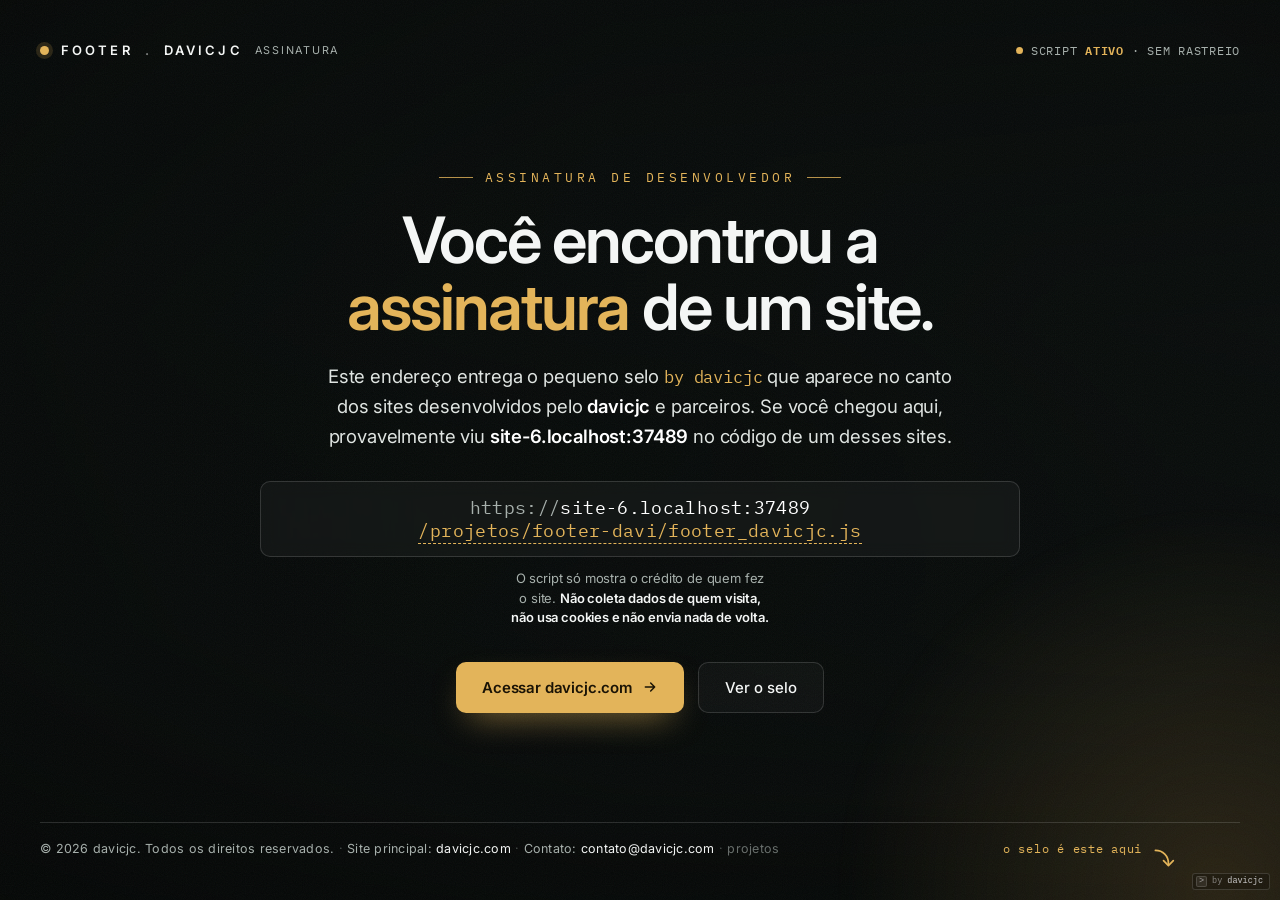
==== commit 45f4433b: "Update" ====
--- a/index.html
+++ b/index.html
@@ -60,9 +60,9 @@
 
       <div class="addr">
         <div class="box">
-          <span class="proto">https://</span><span class="host js-host">recursos.cjc.pics</span><wbr><span class="file">/projetos/footer-davi/footer.js</span>
+          <span class="proto">https://</span><span class="host js-host">recursos.cjc.pics</span><wbr><span class="file">/projetos/footer-davi/footer_davicjc.js</span>
         </div>
-        <p class="hint">O script só mostra o crédito de quem fez o site. <b>Não coleta dados, não usa cookies e não envia nada de volta.</b></p>
+        <p class="hint">O script só mostra o crédito de quem fez o site. <b>Não coleta dados de quem visita, não usa cookies e não envia nada de volta.</b></p>
       </div>
 
       <div class="actions">
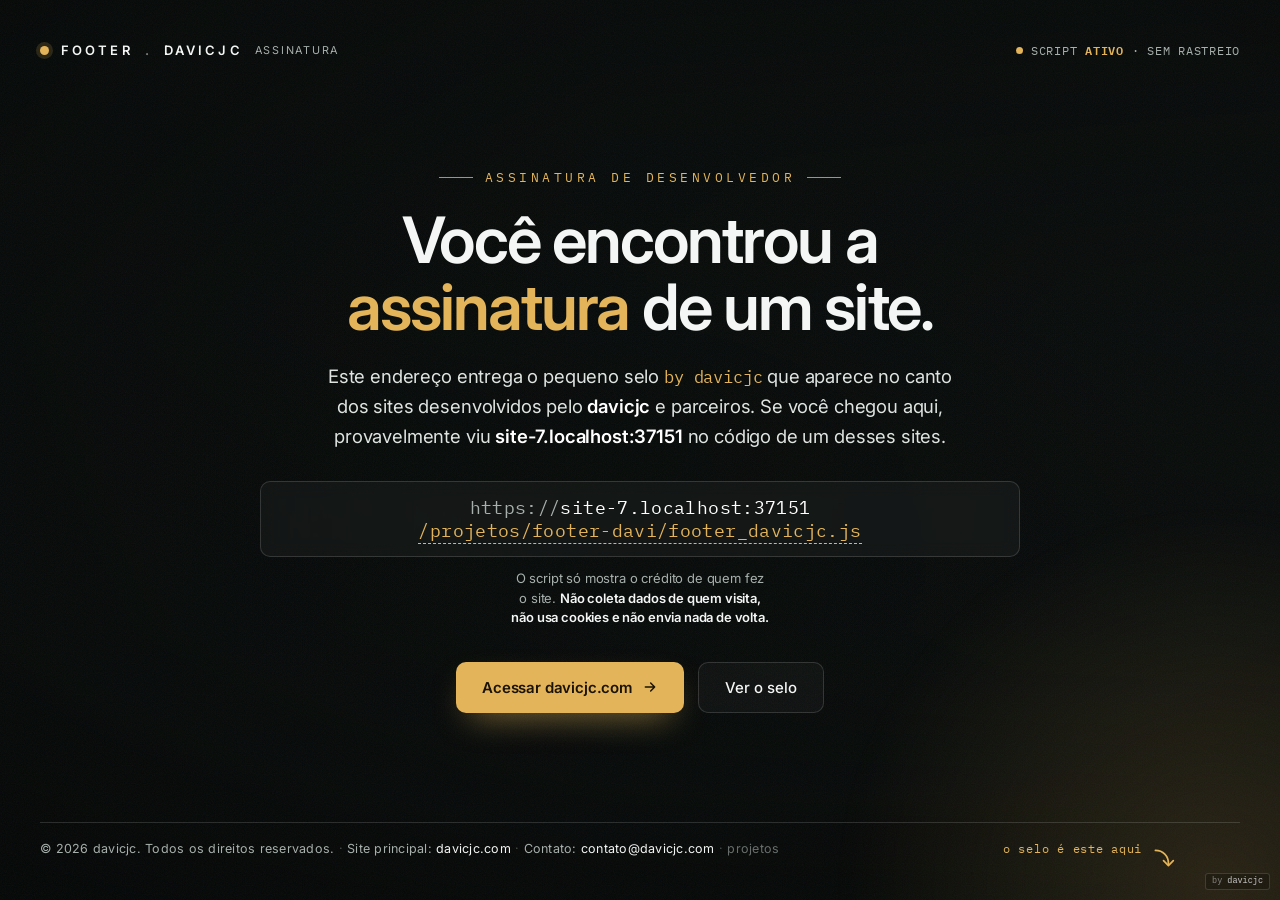
==== commit 61498417: "Footer: carregar de footer.davicjc.com com defer" ====
--- a/index.html
+++ b/index.html
@@ -60,7 +60,7 @@
 
       <div class="addr">
         <div class="box">
-          <span class="proto">https://</span><span class="host js-host">recursos.cjc.pics</span><wbr><span class="file">/projetos/footer-davi/footer_davicjc.js</span>
+          <span class="proto">https://</span><span class="host js-host">footer.davicjc.com</span><wbr><span class="file">/projetos/footer-davi/footer_davicjc.js</span>
         </div>
         <p class="hint">O script só mostra o crédito de quem fez o site. <b>Não coleta dados de quem visita, não usa cookies e não envia nada de volta.</b></p>
       </div>
@@ -97,7 +97,7 @@
   </div>
 
   <!-- O próprio selo, servido por este endereço -->
-  <script src="footer_cjc.js" defer></script>
+  <script src="projetos/footer-davi/footer_davicjc.js" defer></script>
   <script src="assets/index.js" defer></script>
 </body>
 </html>
